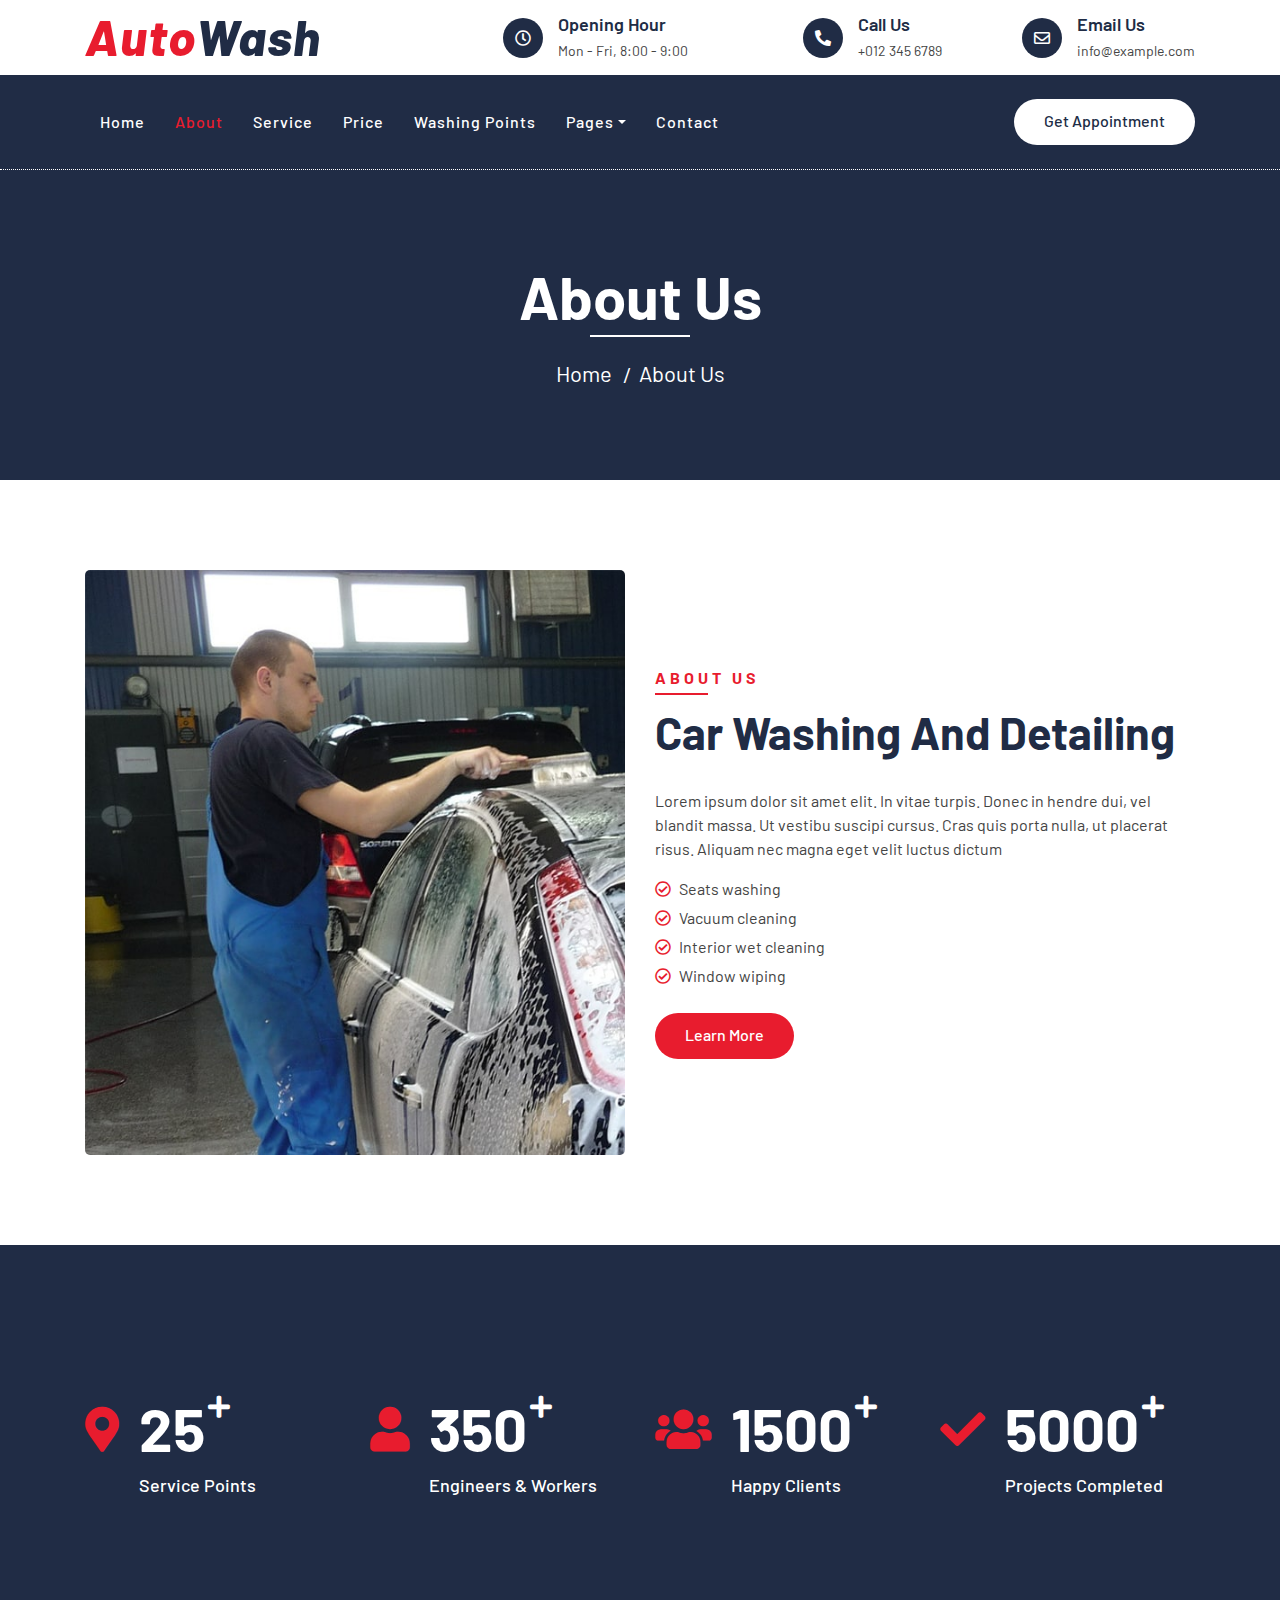
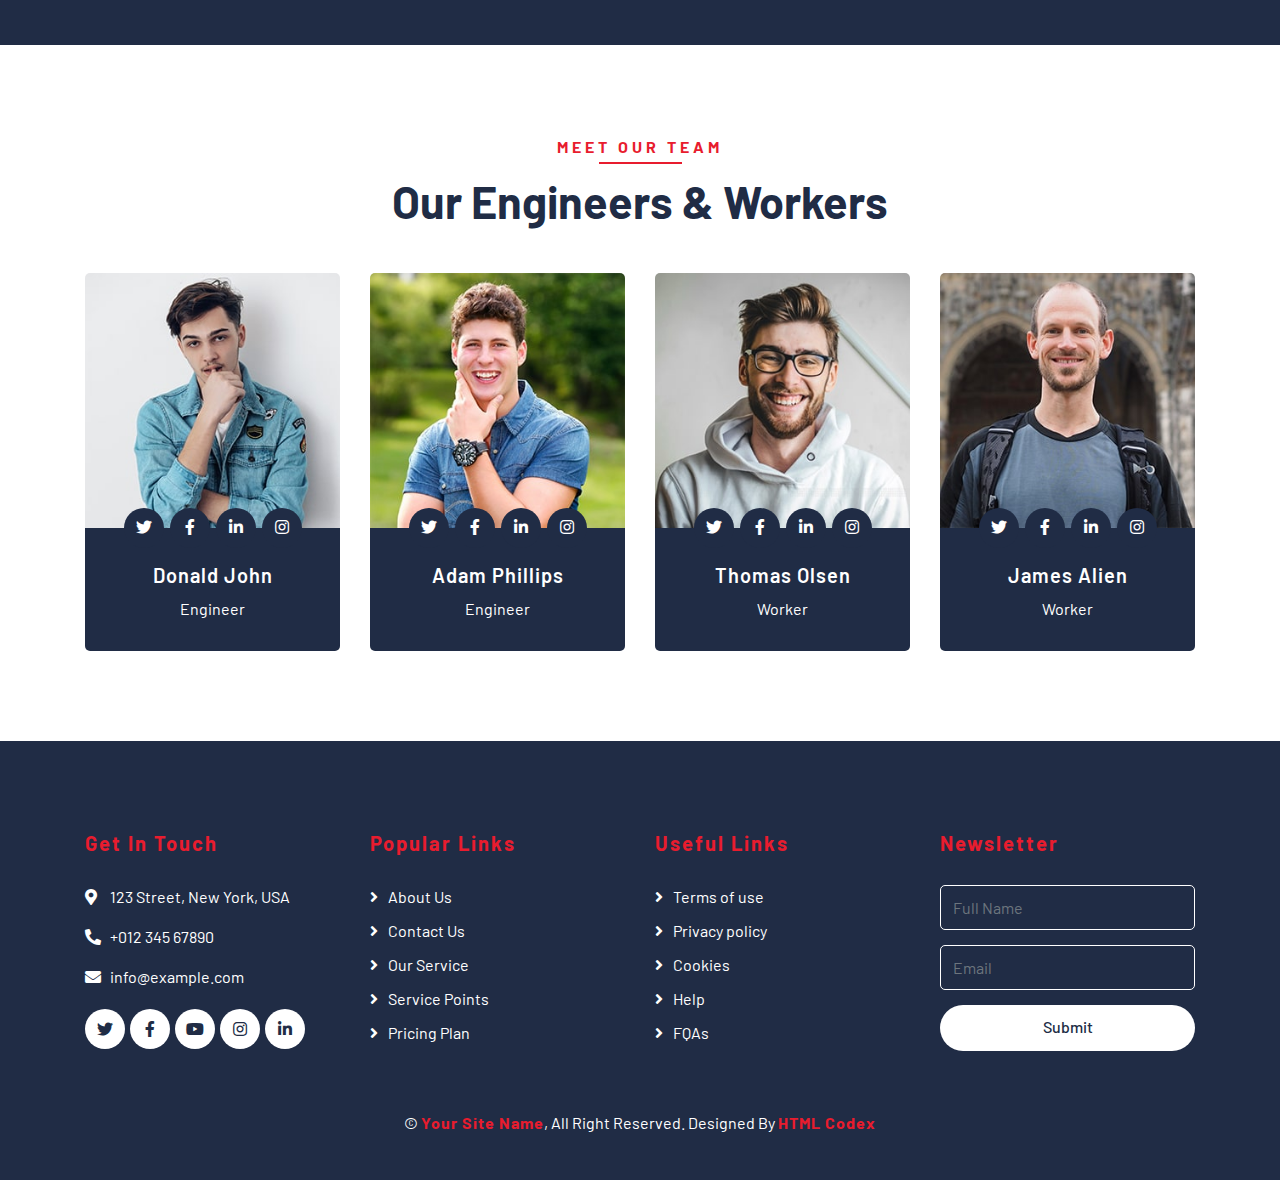
==== about.html @ a794b7d5 "proyecto final" ====
<!DOCTYPE html>
<html lang="en">
    <head>
        <meta charset="utf-8">
        <title>Santa Elena Ex-Fabrica</title>
        <meta content="width=device-width, initial-scale=1.0" name="viewport">
        <meta content="Free Website Template" name="keywords">
        <meta content="Free Website Template" name="description">

        <!-- Favicon -->
        <link href="img/favicon.ico" rel="icon">

        <!-- Google Font -->
        <link href="https://fonts.googleapis.com/css2?family=Barlow:wght@400;500;600;700;800;900&display=swap" rel="stylesheet"> 
        
        <!-- CSS Libraries -->
        <link href="https://stackpath.bootstrapcdn.com/bootstrap/4.4.1/css/bootstrap.min.css" rel="stylesheet">
        <link href="https://cdnjs.cloudflare.com/ajax/libs/font-awesome/5.10.0/css/all.min.css" rel="stylesheet">
        <link href="lib/flaticon/font/flaticon.css" rel="stylesheet">
        <link href="lib/animate/animate.min.css" rel="stylesheet">
        <link href="lib/owlcarousel/assets/owl.carousel.min.css" rel="stylesheet">

        <!-- Template Stylesheet -->
        <link href="css/style.css" rel="stylesheet">
    </head>

    <body>
        <!-- Top Bar Start -->
        <div class="top-bar">
            <div class="container">
                <div class="row align-items-center">
                    <div class="col-lg-4 col-md-12">
                        <div class="logo">
                            <a href="index.html">
                                <h1>Auto<span>Wash</span></h1>
                                <!-- <img src="img/logo.jpg" alt="Logo"> -->
                            </a>
                        </div>
                    </div>
                    <div class="col-lg-8 col-md-7 d-none d-lg-block">
                        <div class="row">
                            <div class="col-4">
                                <div class="top-bar-item">
                                    <div class="top-bar-icon">
                                        <i class="far fa-clock"></i>
                                    </div>
                                    <div class="top-bar-text">
                                        <h3>Opening Hour</h3>
                                        <p>Mon - Fri, 8:00 - 9:00</p>
                                    </div>
                                </div>
                            </div>
                            <div class="col-4">
                                <div class="top-bar-item">
                                    <div class="top-bar-icon">
                                        <i class="fa fa-phone-alt"></i>
                                    </div>
                                    <div class="top-bar-text">
                                        <h3>Call Us</h3>
                                        <p>+012 345 6789</p>
                                    </div>
                                </div>
                            </div>
                            <div class="col-4">
                                <div class="top-bar-item">
                                    <div class="top-bar-icon">
                                        <i class="far fa-envelope"></i>
                                    </div>
                                    <div class="top-bar-text">
                                        <h3>Email Us</h3>
                                        <p>info@example.com</p>
                                    </div>
                                </div>
                            </div>
                        </div>
                    </div>
                </div>
            </div>
        </div>
        <!-- Top Bar End -->

        <!-- Nav Bar Start -->
        <div class="nav-bar">
            <div class="container">
                <nav class="navbar navbar-expand-lg bg-dark navbar-dark">
                    <a href="#" class="navbar-brand">MENU</a>
                    <button type="button" class="navbar-toggler" data-toggle="collapse" data-target="#navbarCollapse">
                        <span class="navbar-toggler-icon"></span>
                    </button>

                    <div class="collapse navbar-collapse justify-content-between" id="navbarCollapse">
                        <div class="navbar-nav mr-auto">
                            <a href="index.html" class="nav-item nav-link">Home</a>
                            <a href="about.html" class="nav-item nav-link active">About</a>
                            <a href="service.html" class="nav-item nav-link">Service</a>
                            <a href="price.html" class="nav-item nav-link">Price</a>
                            <a href="location.html" class="nav-item nav-link">Washing Points</a>
                            <div class="nav-item dropdown">
                                <a href="#" class="nav-link dropdown-toggle" data-toggle="dropdown">Pages</a>
                                <div class="dropdown-menu">
                                    <a href="blog.html" class="dropdown-item">Blog Grid</a>
                                    <a href="single.html" class="dropdown-item">Detail Page</a>
                                    <a href="team.html" class="dropdown-item">Team Member</a>
                                    <a href="booking.html" class="dropdown-item">Schedule Booking</a>
                                </div>
                            </div>
                            <a href="contact.html" class="nav-item nav-link">Contact</a>
                        </div>
                        <div class="ml-auto">
                            <a class="btn btn-custom" href="#">Get Appointment</a>
                        </div>
                    </div>
                </nav>
            </div>
        </div>
        <!-- Nav Bar End -->
        
        
        <!-- Page Header Start -->
        <div class="page-header">
            <div class="container">
                <div class="row">
                    <div class="col-12">
                        <h2>About Us</h2>
                    </div>
                    <div class="col-12">
                        <a href="">Home</a>
                        <a href="">About Us</a>
                    </div>
                </div>
            </div>
        </div>
        <!-- Page Header End -->
        

        <!-- About Start -->
        <div class="about">
            <div class="container">
                <div class="row align-items-center">
                    <div class="col-lg-6">
                        <div class="about-img">
                            <img src="img/about.jpg" alt="Image">
                        </div>
                    </div>
                    <div class="col-lg-6">
                        <div class="section-header text-left">
                            <p>About Us</p>
                            <h2>car washing and detailing</h2>
                        </div>
                        <div class="about-content">
                            <p>
                                Lorem ipsum dolor sit amet elit. In vitae turpis. Donec in hendre dui, vel blandit massa. Ut vestibu suscipi cursus. Cras quis porta nulla, ut placerat risus. Aliquam nec magna eget velit luctus dictum
                            </p>
                            <ul>
                                <li><i class="far fa-check-circle"></i>Seats washing</li>
                                <li><i class="far fa-check-circle"></i>Vacuum cleaning</li>
                                <li><i class="far fa-check-circle"></i>Interior wet cleaning</li>
                                <li><i class="far fa-check-circle"></i>Window wiping</li>
                            </ul>
                            <a class="btn btn-custom" href="">Learn More</a>
                        </div>
                    </div>
                </div>
            </div>
        </div>
        <!-- About End -->
        
        
        <!-- Facts Start -->
        <div class="facts" data-parallax="scroll" data-image-src="img/facts.jpg">
            <div class="container">
                <div class="row">
                    <div class="col-lg-3 col-md-6">
                        <div class="facts-item">
                            <i class="fa fa-map-marker-alt"></i>
                            <div class="facts-text">
                                <h3 data-toggle="counter-up">25</h3>
                                <p>Service Points</p>
                            </div>
                        </div>
                    </div>
                    <div class="col-lg-3 col-md-6">
                        <div class="facts-item">
                            <i class="fa fa-user"></i>
                            <div class="facts-text">
                                <h3 data-toggle="counter-up">350</h3>
                                <p>Engineers & Workers</p>
                            </div>
                        </div>
                    </div>
                    <div class="col-lg-3 col-md-6">
                        <div class="facts-item">
                            <i class="fa fa-users"></i>
                            <div class="facts-text">
                                <h3 data-toggle="counter-up">1500</h3>
                                <p>Happy Clients</p>
                            </div>
                        </div>
                    </div>
                    <div class="col-lg-3 col-md-6">
                        <div class="facts-item">
                            <i class="fa fa-check"></i>
                            <div class="facts-text">
                                <h3 data-toggle="counter-up">5000</h3>
                                <p>Projects Completed</p>
                            </div>
                        </div>
                    </div>
                </div>
            </div>
        </div>
        <!-- Facts End -->


        <!-- Team Start -->
        <div class="team">
            <div class="container">
                <div class="section-header text-center">
                    <p>Meet Our Team</p>
                    <h2>Our Engineers & Workers</h2>
                </div>
                <div class="row">
                    <div class="col-lg-3 col-md-6">
                        <div class="team-item">
                            <div class="team-img">
                                <img src="img/team-1.jpg" alt="Team Image">
                            </div>
                            <div class="team-text">
                                <h2>Donald John</h2>
                                <p>Engineer</p>
                                <div class="team-social">
                                    <a href=""><i class="fab fa-twitter"></i></a>
                                    <a href=""><i class="fab fa-facebook-f"></i></a>
                                    <a href=""><i class="fab fa-linkedin-in"></i></a>
                                    <a href=""><i class="fab fa-instagram"></i></a>
                                </div>
                            </div>
                        </div>
                    </div>
                    <div class="col-lg-3 col-md-6">
                        <div class="team-item">
                            <div class="team-img">
                                <img src="img/team-2.jpg" alt="Team Image">
                            </div>
                            <div class="team-text">
                                <h2>Adam Phillips</h2>
                                <p>Engineer</p>
                                <div class="team-social">
                                    <a href=""><i class="fab fa-twitter"></i></a>
                                    <a href=""><i class="fab fa-facebook-f"></i></a>
                                    <a href=""><i class="fab fa-linkedin-in"></i></a>
                                    <a href=""><i class="fab fa-instagram"></i></a>
                                </div>
                            </div>
                        </div>
                    </div>
                    <div class="col-lg-3 col-md-6">
                        <div class="team-item">
                            <div class="team-img">
                                <img src="img/team-3.jpg" alt="Team Image">
                            </div>
                            <div class="team-text">
                                <h2>Thomas Olsen</h2>
                                <p>Worker</p>
                                <div class="team-social">
                                    <a href=""><i class="fab fa-twitter"></i></a>
                                    <a href=""><i class="fab fa-facebook-f"></i></a>
                                    <a href=""><i class="fab fa-linkedin-in"></i></a>
                                    <a href=""><i class="fab fa-instagram"></i></a>
                                </div>
                            </div>
                        </div>
                    </div>
                    <div class="col-lg-3 col-md-6">
                        <div class="team-item">
                            <div class="team-img">
                                <img src="img/team-4.jpg" alt="Team Image">
                            </div>
                            <div class="team-text">
                                <h2>James Alien</h2>
                                <p>Worker</p>
                                <div class="team-social">
                                    <a href=""><i class="fab fa-twitter"></i></a>
                                    <a href=""><i class="fab fa-facebook-f"></i></a>
                                    <a href=""><i class="fab fa-linkedin-in"></i></a>
                                    <a href=""><i class="fab fa-instagram"></i></a>
                                </div>
                            </div>
                        </div>
                    </div>
                </div>
            </div>
        </div>
        <!-- Team End -->


        <!-- Footer Start -->
        <div class="footer">
            <div class="container">
                <div class="row">
                    <div class="col-lg-3 col-md-6">
                        <div class="footer-contact">
                            <h2>Get In Touch</h2>
                            <p><i class="fa fa-map-marker-alt"></i>123 Street, New York, USA</p>
                            <p><i class="fa fa-phone-alt"></i>+012 345 67890</p>
                            <p><i class="fa fa-envelope"></i>info@example.com</p>
                            <div class="footer-social">
                                <a class="btn" href=""><i class="fab fa-twitter"></i></a>
                                <a class="btn" href=""><i class="fab fa-facebook-f"></i></a>
                                <a class="btn" href=""><i class="fab fa-youtube"></i></a>
                                <a class="btn" href=""><i class="fab fa-instagram"></i></a>
                                <a class="btn" href=""><i class="fab fa-linkedin-in"></i></a>
                            </div>
                        </div>
                    </div>
                    <div class="col-lg-3 col-md-6">
                        <div class="footer-link">
                            <h2>Popular Links</h2>
                            <a href="">About Us</a>
                            <a href="">Contact Us</a>
                            <a href="">Our Service</a>
                            <a href="">Service Points</a>
                            <a href="">Pricing Plan</a>
                        </div>
                    </div>
                    <div class="col-lg-3 col-md-6">
                        <div class="footer-link">
                            <h2>Useful Links</h2>
                            <a href="">Terms of use</a>
                            <a href="">Privacy policy</a>
                            <a href="">Cookies</a>
                            <a href="">Help</a>
                            <a href="">FQAs</a>
                        </div>
                    </div>
                    <div class="col-lg-3 col-md-6">
                        <div class="footer-newsletter">
                            <h2>Newsletter</h2>
                            <form>
                                <input class="form-control" placeholder="Full Name">
                                <input class="form-control" placeholder="Email">
                                <button class="btn btn-custom">Submit</button>
                            </form>
                        </div>
                    </div>
                </div>
            </div>
            <div class="container copyright">
                <p>&copy; <a href="#">Your Site Name</a>, All Right Reserved. Designed By <a href="https://htmlcodex.com">HTML Codex</a></p>
            </div>
        </div>
        <!-- Footer End -->
        
        <!-- Back to top button -->
        <a href="#" class="back-to-top"><i class="fa fa-chevron-up"></i></a>
        
        <!-- Pre Loader -->
        <div id="loader" class="show">
            <div class="loader"></div>
        </div>

        <!-- JavaScript Libraries -->
        <script src="https://code.jquery.com/jquery-3.4.1.min.js"></script>
        <script src="https://stackpath.bootstrapcdn.com/bootstrap/4.4.1/js/bootstrap.bundle.min.js"></script>
        <script src="lib/easing/easing.min.js"></script>
        <script src="lib/owlcarousel/owl.carousel.min.js"></script>
        <script src="lib/waypoints/waypoints.min.js"></script>
        <script src="lib/counterup/counterup.min.js"></script>
        
        <!-- Contact Javascript File -->
        <script src="mail/jqBootstrapValidation.min.js"></script>
        <script src="mail/contact.js"></script>

        <!-- Template Javascript -->
        <script src="js/main.js"></script>
    </body>
</html>
---- lib/flaticon/font/flaticon.css ----
/*
  	Flaticon icon font: Flaticon
  	Creation date: 11/10/2020 08:08
  	*/

@font-face {
  font-family: "Flaticon";
  src: url("./Flaticon.eot");
  src: url("./Flaticon.eot?#iefix") format("embedded-opentype"),
       url("./Flaticon.woff2") format("woff2"),
       url("./Flaticon.woff") format("woff"),
       url("./Flaticon.ttf") format("truetype"),
       url("./Flaticon.svg#Flaticon") format("svg");
  font-weight: normal;
  font-style: normal;
}

@media screen and (-webkit-min-device-pixel-ratio:0) {
  @font-face {
    font-family: "Flaticon";
    src: url("./Flaticon.svg#Flaticon") format("svg");
  }
}

[class^="flaticon-"]:before, [class*=" flaticon-"]:before,
[class^="flaticon-"]:after, [class*=" flaticon-"]:after {   
  font-family: Flaticon;
        font-size: 20px;
font-style: normal;
margin-left: 20px;
}

.flaticon-car-wash-1:before { content: "\f100"; }
.flaticon-car-service:before { content: "\f101"; }
.flaticon-seat:before { content: "\f102"; }
.flaticon-car-service-1:before { content: "\f103"; }
.flaticon-car-wash:before { content: "\f104"; }
.flaticon-brush:before { content: "\f105"; }
.flaticon-vacuum-cleaner:before { content: "\f106"; }
.flaticon-brush-1:before { content: "\f107"; }
.flaticon-car-service-2:before { content: "\f108"; }
.flaticon-car-service-3:before { content: "\f109"; }
---- css/style.css ----
/*******************************/
/********* General CSS *********/
/*******************************/
body {
    color: #444444;
    font-weight: 400;
    background: #ffffff;
    font-family: 'Barlow', sans-serif;
}

h1,
h2, 
h3, 
h4,
h5, 
h6 {
    color: #202C45;
}

a {
    color: #202C45;
    transition: .3s;
}

a:hover,
a:active,
a:focus {
    color: #caa914;
    outline: none;
    text-decoration: none;
}

.btn.btn-custom {
    padding: 10px 30px 12px 30px;
    text-align: center; 
    font-size: 16px;
    font-weight: 500;
    color: #ffffff;
    background: #E81C2E;
    border: none;
    border-radius: 60px;
    box-shadow: inset 0 0 0 0 #202C45;
    transition: ease-out 0.5s;
    -webkit-transition: ease-out 0.5s;
    -moz-transition: ease-out 0.5s;
}

.btn.btn-custom:hover {
    color: #E81C2E;
    background: #202C45;
    box-shadow: inset 200px 0 0 0 #202C45;
}

.btn:focus,
.form-control:focus {
    box-shadow: none;
}

.container-fluid {
    max-width: 1366px;
}

[class^="flaticon-"]:before, [class*=" flaticon-"]:before,
[class^="flaticon-"]:after, [class*=" flaticon-"]:after {   
    font-size: inherit;
    margin-left: 0;
}


/**********************************/
/****** Loader & Back to Top ******/
/**********************************/
#loader {
    position: fixed;
    top: 0;
    right: 0;
    bottom: 0;
    left: 0;
    display: flex;
    align-items: center;
    justify-content: center;
    background: #ffffff;
    opacity: 0;
    visibility: hidden;
    -webkit-transition: opacity .3s ease-out, visibility 0s linear .3s;
    -o-transition: opacity .3s ease-out, visibility 0s linear .3s;
    transition: opacity .3s ease-out, visibility 0s linear .3s;
    z-index: 999;
}

#loader.show {
    -webkit-transition: opacity .6s ease-out, visibility 0s linear 0s;
    -o-transition: opacity .6s ease-out, visibility 0s linear 0s;
    transition: opacity .6s ease-out, visibility 0s linear 0s;
    visibility: visible;
    opacity: 1;
}

#loader .loader {
    position: relative;
    width: 45px;
    height: 45px;
    border: 5px solid #dddddd;
    border-top: 5px solid #E81C2E;
    border-radius: 50%;
    -webkit-animation: spin 2s linear infinite;
    animation: spin 2s linear infinite;
}

@-webkit-keyframes spin {
    0% { -webkit-transform: rotate(0deg); }
    100% { -webkit-transform: rotate(360deg); }
}

@keyframes spin {
    0% { transform: rotate(0deg); }
    100% { transform: rotate(360deg); }
}

.back-to-top {
    position: fixed;
    display: none;
    width: 44px;
    height: 44px;
    text-align: center;
    line-height: 1;
    font-size: 22px;
    right: 15px;
    bottom: 15px;
    transition: .5s;
    background: #E81C2E;
    border-radius: 44px;
    z-index: 9;
}

.back-to-top i {
    color: #ffffff;
    padding-top: 10px;
}

.back-to-top:hover {
    background: #202C45;
}


/**********************************/
/********** Top Bar CSS ***********/
/**********************************/
.top-bar {
    position: relative;
    height: 75px;
    display: flex;
    align-items: center;
    background: #ffffff;
}

.top-bar .logo {
    text-align: left;
    overflow: hidden;
}

.top-bar .logo h1 {
    margin: -4px 0 0 0;
    color: #E81C2E;
    font-size: 50px;
    line-height: 50px;
    font-weight: 800;
    letter-spacing: 1px;
    font-style: italic;
}

.top-bar .logo h1 span {
    color: #202C45;
}

.top-bar .logo img {
    max-width: 100%;
    max-height: 60px;
}

.top-bar .top-bar-item {
    display: flex;
    align-items: center;
    justify-content: flex-end;
}

.top-bar .top-bar-icon {
    width: 40px;
    height: 40px;
    display: flex;
    align-items: center;
    justify-content: center;
    background: #202C45;
    border-radius: 40px;
}

.top-bar .top-bar-icon i {
    margin: 0;
    color: #ffffff;
    font-size: 16px;
}

.top-bar .top-bar-text {
    padding-left: 15px;
}

.top-bar .top-bar-text h3 {
    margin: 0 0 5px 0;
    font-size: 18px;
    font-weight: 600;
}

.top-bar .top-bar-text p {
    margin: 0;
    font-size: 14px;
    font-weight: 400;
}

@media (max-width: 991.98px) {
    .top-bar .logo {
        text-align: center;
    }
}


/**********************************/
/*********** Nav Bar CSS **********/
/**********************************/
.nav-bar {
    position: relative;
    background: #202C45;
}

.nav-bar.nav-sticky {
    position: fixed;
    width: 100%;
    top: 0;
    left: 0;
    box-shadow: 0 2px 5px rgba(0, 0, 0, .3);
    z-index: 999;
}

.nav-bar .navbar {
    padding: 20px 0;
    background: #202C45 !important;
    transition: .3s;
}

.nav-bar.nav-sticky .navbar {
    padding: 5px 0;
}

.navbar-dark .navbar-nav .nav-link,
.navbar-dark .navbar-nav .nav-link:focus,
.navbar-dark .navbar-nav .nav-link:hover,
.navbar-dark .navbar-nav .nav-link.active {
    color: #ffffff;
    padding: 15px;
    font-weight: 500;
    letter-spacing: 1px;
}

.navbar-dark .navbar-nav .nav-link:hover,
.navbar-dark .navbar-nav .nav-link.active {
    color: #E81C2E;
}

.nav-bar .dropdown-menu {
    margin-top: 0;
    border: 0;
    border-radius: 0;
    background: #f8f9fa;
}

.nav-bar .btn.btn-custom {
    color: #202C45;
    background: #ffffff;
    box-shadow: inset 0 0 0 0 #E81C2E;
}

.nav-bar .btn:hover {
    color: #ffffff;
    background: #E81C2E;
    box-shadow: inset 200px 0 0 0 #E81C2E;
}

@media (min-width: 992px) {
    .nav-bar .navbar-brand {
        display: none;
    }
}

@media (max-width: 991.98px) {
    .navbar-dark .navbar-nav .nav-link,
    .navbar-dark .navbar-nav .nav-link:focus,
    .navbar-dark .navbar-nav .nav-link:hover,
    .navbar-dark .navbar-nav .nav-link.active {
        padding: 5px 0;
    }
    
    .nav-bar .dropdown-menu {
        box-shadow: none;
    }
    
    .nav-bar .btn {
        display: none;
    }
}


/*******************************/
/********** Hero CSS ***********/
/*******************************/
.carousel {
    position: relative;
    width: 100%;
    min-height: 400px;
    background: #ffffff;
    margin-bottom: 45px;
}

.carousel .container-fluid {
    padding: 0;
}

.carousel .carousel-item {
    position: relative;
    width: 100%;
    min-height: 400px;
    display: flex;
    align-items: center;
    justify-content: center;
    flex-direction: column;
}

.carousel .carousel-img {
    position: relative;
    width: 100%;
    height: 100%;
    min-height: 400px;
    text-align: right;
    overflow: hidden;
}

.carousel .carousel-img::after {
    position: absolute;
    content: "";
    top: 0;
    right: 0;
    bottom: 0;
    left: 0;
    background: rgba(0, 0, 0, .5);
    z-index: 1;
}

.carousel .carousel-img img {
    width: 100%;
    height: 100%;
    object-fit: cover;
}

.carousel .carousel-text {
    position: absolute;
    max-width: 992px;
    padding: 0 15px;
    text-align: center;
    display: flex;
    align-items: center;
    justify-content: center;
    flex-direction: column;
    z-index: 2;
}

.carousel .carousel-text h3 {
    color: #E81C2E;
    font-size: 20px;
    font-weight: 700;
    letter-spacing: 4px;
    text-transform: uppercase;
    margin-bottom: 0px;
}

.carousel .carousel-text h1 {
    color: #ffffff;
    font-size: 90px;
    font-weight: 700;
    margin-bottom: 20px;
    text-transform: capitalize;
}

.carousel .carousel-text p {
    max-width: 500px;
    color: #ffffff;
    font-size: 18px;
    margin-bottom: 40px;
}

.carousel .btn.btn-custom {
    padding: 20px 45px 22px 45px;
    color: #ffffff;
}

.carousel .btn.btn-custom:hover {
    color: #E81C2E;
}

.carousel .owl-nav {
    position: absolute;
    width: 100%;
    height: 50px;
    top: calc(50% - 25px);
    left: 0;
    display: flex;
    justify-content: space-between;
    z-index: 9;
}

.carousel .owl-nav .owl-prev,
.carousel .owl-nav .owl-next {
    width: 50px;
    height: 50px;
    display: flex;
    align-items: center;
    justify-content: center;
    color: #ffffff;
    border-radius: 50px;
    background: rgba(256, 256, 256, .2);
    font-size: 22px;
    transition: .5s;
}

.carousel .owl-nav .owl-prev {
    margin-left: 30px;
}

.carousel .owl-nav .owl-next {
    margin-right: 30px;
}

.carousel .owl-nav .owl-prev:hover,
.carousel .owl-nav .owl-next:hover {
    color: #ffffff;
    background: #E81C2E;
}

.carousel .animated {
    -webkit-animation-duration: 1s;
    animation-duration: 1s;
}

@media (max-width: 991.98px) {
    .carousel .carousel-text h3 {
        margin-bottom: 5px;
    }
    
    .carousel .carousel-text h1 {
        font-size: 60px;
    }
    
    .carousel .carousel-text p {
        font-size: 16px;
    }
    
    .carousel .carousel-text .btn {
        padding: 12px 30px;
        font-size: 15px;
        letter-spacing: 0;
    }
}

@media (max-width: 767.98px) {
    .carousel .carousel-text h3 {
        font-size: 18px;
        letter-spacing: 2px;
        margin-bottom: 15px;
    }
    
    .carousel .carousel-text h1 {
        font-size: 45px;
    }
    
    .carousel .carousel-text .btn {
        padding: 10px 25px;
        font-size: 15px;
        letter-spacing: 0;
    }
}

@media (max-width: 575.98px) {
    .carousel .carousel-text h3 {
        font-size: 14px;
        letter-spacing: 1px;
        margin-bottom: 10px;
    }
    
    .carousel .carousel-text h1 {
        font-size: 30px;
        margin-bottom: 15px;
    }
    
    .carousel .carousel-text p {
        margin-bottom: 25px;
    }
    
    .carousel .carousel-text .btn {
        padding: 8px 20px;
        font-size: 14px;
        letter-spacing: 0;
    }
}


/*******************************/
/******* Page Header CSS *******/
/*******************************/
.page-header {
    position: relative;
    margin-bottom: 45px;
    padding: 90px 0;
    text-align: center;
    background: #202C45;
    border-top: 1px dotted #ffffff;
}

.page-header h2 {
    position: relative;
    color: #ffffff;
    font-size: 60px;
    font-weight: 700;
    margin-bottom: 20px;
    padding-bottom: 5px;
}

.page-header h2::after {
    position: absolute;
    content: "";
    width: 100px;
    height: 2px;
    left: calc(50% - 50px);
    bottom: 0;
    background: #ffffff;
}

.page-header a {
    position: relative;
    padding: 0 12px;
    font-size: 22px;
    color: #ffffff;
}

.page-header a:hover {
    color: #E81C2E;
}

.page-header a::after {
    position: absolute;
    content: "/";
    width: 8px;
    height: 8px;
    top: -2px;
    right: -7px;
    text-align: center;
    color: #ffffff;
}

.page-header a:last-child::after {
    display: none;
}

@media (max-width: 991.98px) {
    .page-header {
        padding: 60px 0;
    }
    
    .page-header h2 {
        font-size: 45px;
    }
    
    .page-header a {
        font-size: 20px;
    }
}

@media (max-width: 767.98px) {
    .page-header {
        padding: 45px 0;
    }
    
    .page-header h2 {
        font-size: 35px;
    }
    
    .page-header a {
        font-size: 18px;
    }
}


/*******************************/
/******* Section Header ********/
/*******************************/
.section-header {
    position: relative;
    width: 100%;
    max-width: 700px;
    margin: 0 auto 45px auto;
}

.section-header p {
    display: inline-block;
    margin-bottom: 10px;
    padding-bottom: 5px;
    position: relative;
    font-size: 16px;
    font-weight: 700;
    letter-spacing: 4px;
    text-transform: uppercase;
    color: #E81C2E;
}

.section-header p::after {
    position: absolute;
    content: "";
    width: 50%;
    height: 2px;
    left: 25%;
    bottom: 0;
    background: #E81C2E;
}

.section-header.text-left p::after {
    left: 0;
}

.section-header.text-right p::after {
    left: 50%;
}

.section-header h2 {
    margin: 0;
    font-size: 45px;
    font-weight: 700;
    text-transform: capitalize;
}

@media (max-width: 991.98px) {
    .section-header h2 {
        font-size: 45px;
    }
}

@media (max-width: 767.98px) {
    .section-header h2 {
        font-size: 40px;
    }
}

@media (max-width: 575.98px) {
    .section-header h2 {
        font-size: 35px;
    }
}


/*******************************/
/********** About CSS **********/
/*******************************/
.about {
    position: relative;
    width: 100%;
    padding: 45px 0 15px 0;
}

.about .section-header {
    margin-bottom: 30px;
    margin-left: 0;
}

.about .about-img img {
    width: 100%;
    border-radius: 5px;
    margin-bottom: 30px;
}

.about .about-content {
    margin-bottom: 30px;
}

.about .about-content ul {
    margin: 0;
    padding: 0;
    list-style: none;
    margin-bottom: 25px;
}

.about .about-content ul li {
    margin-bottom: 5px;
}

.about .about-content ul li i {
    margin-right: 8px;
    color: #E81C2E;
}


/*******************************/
/********* Service CSS *********/
/*******************************/
.service {
    position: relative;
    width: 100%;
    padding: 45px 0 0 0;
}

.service .service-item {
    position: relative;
    width: 100%;
    display: flex;
    flex-direction: column;
    margin-bottom: 45px;
}

.service .service-item i {
    color: #202C45;
    font-size: 75px;
    line-height: 75px;
    margin-bottom: 20px;
}


/*******************************/
/********** Facts CSS **********/
/*******************************/
.facts {
    position: relative;
    width: 100%;
    min-height: 400px;
    margin: 45px 0;
    display: flex;
    align-items: center;
    background: #202C45;
}

.facts .facts-item {
    display: flex;
    flex-direction: row;
    margin: 25px 0;
}

.facts .facts-item i {
    margin-top: 15px;
    font-size: 45px;
    color: #E81C2E;
}

.facts .facts-text {
    padding-left: 20px;
}

.facts .facts-text h3 {
    position: relative;
    display: inline-block;
    color: #ffffff;
    font-size: 60px;
    font-weight: 700;
}

.facts .facts-text h3::after {
    position: absolute;
    content: "\f067";
    top: 0px;
    right: -25px;
    color: #ffffff;
    font-size: 25px;
    font-family: "Font Awesome 5 Free";
    font-weight: 900;
}

.facts .facts-text p {
    color: #ffffff;
    font-size: 18px;
    font-weight: 500;
    margin: 0;
}


/*******************************/
/********* Pricing CSS *********/
/*******************************/
.price {
    position: relative;
    width: 100%;
    padding: 45px 0 15px 0;
}

.price .row {
    padding: 0 15px;
}

.price .col-md-4 {
    padding: 0;
}

.price .price-item {
    position: relative;
    margin-bottom: 30px;
    background: #ffffff;
    border-radius: 5px;
    text-align: center;
}

.price .featured-item {
    box-shadow: 0 0 30px rgba(0, 0, 0, .2);
    z-index: 1;
}

.price .price-header {
    padding: 45px 0 30px 0;
}

.price .price-header h3 {
    font-size: 20px;
    font-weight: 700;
    letter-spacing: 2px;
    text-transform: uppercase;
}

.price .price-header h2 {
    display: flex;
    align-items: flex-start;
    justify-content: center;
    font-size: 60px;
    font-weight: 700;
    letter-spacing: 5px;
}

.price .price-header h2 span {
    font-size: 25px;
    line-height: 55px;
}

.price .price-item.featured-item h2,
.price .price-item.featured-item h3 {
    color: #E81C2E;
}

.price .price-body {
    padding: 0 0 20px 0;
}

.price .price-body ul {
    margin: 0;
    padding: 0;
    list-style: none;
}

.price .price-body ul li {
    padding: 0 0 15px 0;
}

.price .price-body ul li i {
    margin-right: 10px;
}

.price .price-body ul li i.fa-check-circle {
    color: #39B972;
}

.price .price-body ul li i.fa-times-circle {
    color: #cccccc;
}

.price .price-item .price-footer {
    padding-bottom: 45px;
}

.price .price-item .price-footer .btn.btn-custom {
    color: #E81C2E;
    background: #202C45;
    box-shadow: inset 0 0 0 0 #E81C2E;
}

.price .price-item .price-footer .btn.btn-custom:hover {
    color: #ffffff;
    background: #E81C2E;
    box-shadow: inset 200px 0 0 0 #E81C2E;
}

.price .price-item.featured-item .price-footer .btn.btn-custom {
    color: #ffffff;
    background: #E81C2E;
    box-shadow: inset 0 0 0 0 #202C45;
}

.price .price-item.featured-item .price-footer .btn.btn-custom:hover {
    color: #E81C2E;
    background: #202C45;
    box-shadow: inset 200px 0 0 0 #202C45;
}


/*******************************/
/******** Location CSS *********/
/*******************************/
.location {
    position: relative;
    width: 100%;
    padding: 45px 0;
}

.location .location-item {
    display: flex;
    margin-bottom: 30px;
}

.location .location-item i {
    padding-top: 3px;
    font-size: 30px;
    color: #E81C2E;
}

.location .location-text {
    padding-left: 15px;
}

.location .location-text h3 {
    font-size: 18px;
    font-weight: 700;
}

.location .location-text p {
    margin-bottom: 5px;
}

.location .location-text p strong {
    margin-right: 5px;
    font-weight: 600;
}

.location .location-form {
    padding: 45px 30px;
    background: #E81C2E;
    border-radius: 5px;
}

.location .location-form h3 {
    color: #ffffff;
    font-size: 25px;
    font-weight: 700;
    margin-bottom: 25px;
}

.location .location-form .control-group {
    margin-bottom: 15px;
}

.location .location-form .form-control {
    height: 45px;
    color: #ffffff;
    padding: 0 15px;
    border-radius: 5px;
    border: 1px solid #ffffff;
    background: transparent;
}

.location .location-form textarea.form-control {
    height: 120px;
    padding: 15px;
}

.location .location-form .form-control::placeholder {
    color: #ffffff;
    opacity: 1;
}

.location .location-form .form-control:-ms-input-placeholder,
.location .location-form .form-control::-ms-input-placeholder {
    color: #ffffff;
}

.location .location-form .btn.btn-custom {
    width: 100%;
    color: #E81C2E;
    background: #ffffff;
    box-shadow: inset 0 0 0 0 #202C45;
}

.location .location-form .btn.btn-custom:hover {
    color: #ffffff;
    background: #E81C2E;
    box-shadow: inset 400px 0 0 0 #202C45;
}

@media(min-width: 576px) and (max-width: 991.89px) {
    .location .location-form .btn.btn-custom:hover {
        box-shadow: inset 650px 0 0 0 #202C45;
    }
}


/*******************************/
/*********** Team CSS **********/
/*******************************/
.team {
    position: relative;
    width: 100%;
    padding: 45px 0 15px 0;
}

.team .team-item {
    position: relative;
    margin-bottom: 30px;
}

.team .team-img {
    position: relative;
    border-radius: 5px 5px 0 0;
    overflow: hidden;
}

.team .team-img img {
    width: 100%;
    transition: .3s;
}

.team .team-item:hover img {
    transform: scale(1.1);
}

.team .team-text {
    position: relative;
    width: 100%;
    padding: 35px 30px 30px 30px;
    text-align: center;
    background: #202C45;
    border-radius: 0 0 5px 5px;
    transition: .5s;
}

.team .team-item:hover .team-text {
    background: #E81C2E;
}

.team .team-text h2 {
    color: #ffffff;
    font-size: 20px;
    font-weight: 600;
    letter-spacing: 1px;
    margin-bottom: 10px;
}

.team .team-text p {
    margin: 0;
    color: #ffffff;
}

.team .team-social {
    position: absolute;
    width: 100%;
    height: 40px;
    top: -20px;
    left: 0;
    text-align: center;
    font-size: 0;
}

.team .team-social a {
    display: inline-block;
    width: 40px;
    height: 40px;
    margin: 0 3px;
    padding: 7px 0;
    text-align: center;
    font-size: 16px;
    color: #ffffff;
    background: #202C45;
    border-radius: 40px;
    transition: .5s;
}

.team .team-item:hover .team-social a {
    background: #E81C2E;
}

.team .team-social a:hover {
    color: #202C45;
}


/*******************************/
/******* Testimonial CSS *******/
/*******************************/
.testimonial {
    position: relative;
    width: 100%;
    padding: 45px 0;
}

.testimonial .testimonials-carousel {
    position: relative;
    width: calc(100% + 30px);
    margin: 0 -15px;
}

.testimonial .testimonial-item {
    position: relative;
    width: 100%;
    padding: 0 15px;
    display: flex;
}

.testimonial .testimonial-item img {
    width: 80px;
    height: 80px;
    border-radius: 80px;
    transform: scale(.8);
    transition: 2s;
}

.testimonial .owl-item.center .testimonial-item img {
    transform: scale(1);
}

.testimonial .testimonial-text {
    width: calc(100% - 100px);
    padding-left: 20px;
}

.testimonial .testimonial-text h3 {
    font-size: 18px;
    font-weight: 700;
    letter-spacing: 1px;
    margin-bottom: 5px;
}

.testimonial .testimonial-text h4 {
    color: #777777;
    font-size: 15px;
    font-weight: 400;
    font-style: italic;
    margin-bottom: 10px;
}

.testimonial .testimonial-text p {
    margin: 0;
}

.testimonial .testimonial-text p::before {
    content: "\f10d";
    font-size: 25px;
    font-family: "Font Awesome 5 Free";
    font-weight: 900;
    color: #E81C2E;
    margin-right: 10px;
}

.testimonial .owl-dots {
    margin-top: 15px;
    text-align: center;
}

.testimonial .owl-dot {
    display: inline-block;
    margin: 0 5px;
    width: 12px;
    height: 12px;
    border-radius: 10px;
    background: #dddddd;
}

.testimonial .owl-dot.active {
    background: #E81C2E;
}


/*******************************/
/*********** Blog CSS **********/
/*******************************/
.blog {
    position: relative;
    width: 100%;
    padding: 45px 0 0 0;
}

.blog .blog-item {
    margin-bottom: 45px;
}

.blog .blog-img {
    position: relative;
    width: 100%;
}

.blog .blog-img img {
    width: 100%;
    border-radius: 5px;
}

.blog .meta-date {
    position: absolute;
    width: 70px;
    height: 70px;
    bottom: 10%;
    left: calc(50% - 35px);
    display: flex;
    align-items: center;
    justify-content: center;
    flex-direction: column;
    border-radius: 70px;
    background: #202C45;
    color: #ffffff;
    opacity: 0;
    transition: .5s;
}

.blog .meta-date span {
    font-size: 14px;
    font-weight: 400;
    letter-spacing: 1px;
}

.blog .meta-date strong {
    font-size: 16px;
    font-weight: 700;
    line-height: 16px;
    letter-spacing: 3px;
    text-transform: uppercase;
}

.blog .blog-item:hover .meta-date {
    bottom: calc(50% - 35px);
    opacity: 1;
}

.blog .blog-text {
    padding: 25px 0 20px 0;
}

.blog .blog-text h3 {
    font-size: 22px;
    font-weight: 700;
}

.blog .blog-text h3 a {
    color: #202C45;
}

.blog .blog-text h3 a:hover {
    color: #E81C2E;
}

.blog .blog-text p {
    margin: 0;
}

.blog .blog-meta {
    display: flex;
}

.blog .blog-meta p {
    margin: 0;
    font-size: 14px;
    line-height: 14px;
    padding: 0 10px;
    border-right: 1px solid rgba(0, 0, 0, .15);
}

.blog .blog-meta p:first-child {
    padding-left: 0;
}

.blog .blog-meta p:last-child {
    padding-right: 0;
    border: none;
}

.blog .blog-meta i {
    color: #999999;
    margin-right: 5px;
}

.blog .blog-meta a {
    color: #999999;
}

.blog .blog-meta a:hover {
    color: #E81C2E;
}

.blog .pagination {
    margin-bottom: 15px;
}

.blog .pagination .page-link {
    color: #202C45;
    border-radius: 0;
    border-color: #202C45;
}

.blog .pagination .page-link:hover,
.blog .pagination .page-item.active .page-link {
    color: #E81C2E;
    background: #202C45;
}

.blog .pagination .disabled .page-link {
    color: #999999;
}


/*******************************/
/********* Contact CSS *********/
/*******************************/
.contact {
    position: relative;
    width: 100%;
    padding: 45px 0;
}

.contact .contact-info {
    width: 100%;
    margin-bottom: 45px;
    padding: 35px 30px 10px 30px;
    border-radius: 5px;
    background: #202C45;
    
}

.contact .contact-info h2 {
    color: #ffffff;
    font-size: 25px;
    font-weight: 700;
    margin-bottom: 30px;
}

.contact .contact-info-item {
    display: flex;
    align-items: center;
    justify-content: flex-start;
    margin-bottom: 30px;
}

.contact .contact-info-icon {
    width: 50px;
    height: 50px;
    display: flex;
    align-items: center;
    justify-content: center;
    background: #ffffff;
    border-radius: 50px;
}

.contact .contact-info-icon i {
    margin: 0;
    color: #202C45;
    font-size: 16px;
}

.contact .contact-info-text {
    padding-left: 20px;
}

.contact .contact-info-text h3 {
    margin: 0 0 5px 0;
    color: #ffffff;
    font-size: 18px;
    font-weight: 700;
    letter-spacing: 1px;
}

.contact .contact-info-text p {
    margin: 0;
    color: #ffffff;
    font-size: 16px;
    font-weight: 500;
}

.contact .contact-form {
    position: relative;
    width: 100%;
    margin-bottom: 45px;
}

.contact .contact-form input {
    padding: 15px;
    border-radius: 5px;
    border: 1px solid #202C45;
}

.contact .contact-form textarea {
    height: 125px;
    padding: 8px 15px;
    border-radius: 5px;
    border: 1px solid #202C45;
}

.contact .help-block ul {
    margin: 0;
    padding: 0;
    list-style-type: none;
}

.contact iframe {
    width: 100%;
    height: 400px;
    border-radius: 5px;
}


/*******************************/
/******* Single Post CSS *******/
/*******************************/
.single {
    position: relative;
    padding: 45px 0;
}

.single .single-content {
    position: relative;
    margin-bottom: 30px;
    overflow: hidden;
}

.single .single-content img {
    margin-bottom: 20px;
    width: 100%;
    border-radius: 5px;
}

.single .single-tags {
    margin: -5px -5px 41px -5px;
    font-size: 0;
}

.single .single-tags a {
    margin: 5px;
    display: inline-block;
    padding: 7px 15px;
    font-size: 14px;
    font-weight: 500;
    color: #202C45;
    border: 1px solid #202C45;
    border-radius: 5px;
}

.single .single-tags a:hover {
    color: #ffffff;
    background: #E81C2E;
    border-color: #E81C2E;
}

.single .single-bio {
    padding: 30px;
    background: #202C45;
    display: flex;
    align-items: center;
    justify-content: center;
    flex-direction: column;
    border-radius: 5px;
}

.single .single-bio-img {
    width: 100%;
    max-width: 115px;
    padding: 15px;
    background: #ffffff;
    border-radius: 100px;
    margin-bottom: 20px;
}

.single .single-bio-img img {
    width: 100%;
    border-radius: 100px;
}

.single .single-bio-text {
    text-align: center;
}

.single .single-bio-text h3 {
    color: #ffffff;
    font-size: 20px;
    font-weight: 700;
    letter-spacing: 1px;
}

.single .single-bio-text p {
    color: #ffffff;
    margin: 0;
}

.single .single-bio-social {
    margin-top: 20px;
    display: flex;
}

.single .single-bio-social a {
    width: 40px;
    height: 40px;
    display: flex;
    align-items: center;
    justify-content: center;
    color: #202C45;
    background: #ffffff;
    border-radius: 40px;
    margin-right: 5px;
    transition: .5s;
}

.single .single-bio-social a:last-child {
    margin: 0;
}

.single .single-bio-social a:hover {
    color: #ffffff;
    background: #E81C2E;
}

.single .single-related {
    margin-bottom: 45px;
}

.single .single-related h2 {
    font-size: 30px;
    font-weight: 700;
    margin-bottom: 25px;
}

.single .related-slider {
    position: relative;
    margin: 0 -15px;
    width: calc(100% + 30px);
}

.single .related-slider .post-item {
    margin: 0 15px;
}

.single .post-item {
    display: flex;
    align-items: center;
    margin-bottom: 15px;
}

.single .post-item .post-img {
    width: 100%;
    max-width: 80px;
}

.single .post-item .post-img img {
    width: 100%;
    border-radius: 5px;
}

.single .post-item .post-text {
    padding-left: 15px;
}

.single .post-item .post-text a {
    font-size: 17px;
    font-weight: 500;
}

.single .post-item .post-text a:hover {
    color: #E81C2E;
}

.single .post-item .post-meta {
    display: flex;
    margin-top: 8px;
}

.single .post-item .post-meta p {
    display: inline-block;
    margin: 0;
    padding: 0 3px;
    font-size: 14px;
    font-weight: 400;
    font-style: italic;
}

.single .post-item .post-meta p a {
    margin-left: 5px;
    color: #777777;
    font-size: 14px;
    font-weight: 400;
    font-style: normal;
}

.single .related-slider .owl-nav {
    position: absolute;
    width: 90px;
    top: -55px;
    right: 15px;
    display: flex;
}

.single .related-slider .owl-nav .owl-prev,
.single .related-slider .owl-nav .owl-next {
    margin-left: 15px;
    width: 30px;
    height: 30px;
    display: flex;
    align-items: center;
    justify-content: center;
    color: #ffffff;
    background: #202C45;
    border-radius: 5px;
    font-size: 16px;
    transition: .3s;
}

.single .related-slider .owl-nav .owl-prev:hover,
.single .related-slider .owl-nav .owl-next:hover {
    color: #ffffff;
    background: #E81C2E;
}

.single .single-comment {
    position: relative;
    margin-bottom: 45px;
}

.single .single-comment h2 {
    font-size: 30px;
    font-weight: 700;
    margin-bottom: 25px;
}

.single .comment-list {
    list-style: none;
    padding: 0;
}

.single .comment-child {
    list-style: none;
}

.single .comment-body {
    display: flex;
    margin-bottom: 30px;
}

.single .comment-img {
    width: 60px;
}

.single .comment-img img {
    width: 100%;
    border-radius: 60px;
}

.single .comment-text {
    padding-left: 15px;
    width: calc(100% - 60px);
}

.single .comment-text h3 {
    font-size: 20px;
    font-weight: 600;
    margin-bottom: 3px;
}

.single .comment-text span {
    display: block;
    font-size: 14px;
    font-weight: 500;
    margin-bottom: 5px;
}

.single .comment-text .btn {
    padding: 3px 10px;
    font-size: 14px;
    font-weight: 500;
    color: #202C45;
    background: #dddddd;
    border-radius: 5px;
}

.single .comment-text .btn:hover {
    color: #ffffff;
    background: #E81C2E;
}

.single .comment-form {
    position: relative;
}

.single .comment-form h2 {
    font-size: 30px;
    font-weight: 700;
    margin-bottom: 25px;
}

.single .comment-form form {
    padding: 30px;
    background: #f3f6ff;
    border-radius: 5px;
}

.single .comment-form form .form-group:last-child {
    margin: 0;
}

.single .comment-form input,
.single .comment-form textarea {
    border-radius: 5px;
    border-color: #eeeeee;
}

.single .comment-form input:focus,
.single .comment-form textarea:focus {
    border-color: #E81C2E;
}

.single .comment-form .btn {
    border-radius: 45px;
}


/**********************************/
/*********** Sidebar CSS **********/
/**********************************/
.sidebar {
    position: relative;
    width: 100%;
}

@media(max-width: 991.98px) {
    .sidebar {
        margin-top: 45px;
    }
}

.sidebar .sidebar-widget {
    position: relative;
    margin-bottom: 45px;
}

.sidebar .sidebar-widget .widget-title {
    position: relative;
    margin-bottom: 30px;
    padding-bottom: 5px;
    font-size: 25px;
    font-weight: 700;
}

.sidebar .sidebar-widget .widget-title::after {
    position: absolute;
    content: "";
    width: 60px;
    height: 2px;
    bottom: 0;
    left: 0;
    background: #E81C2E;
}

.sidebar .sidebar-widget .search-widget {
    position: relative;
}

.sidebar .search-widget input {
    height: 50px;
    border: 1px solid #dddddd;
    border-radius: 5px;
}

.sidebar .search-widget input:focus {
    box-shadow: none;
    border-color: #E81C2E;
}

.sidebar .search-widget .btn {
    position: absolute;
    top: 6px;
    right: 15px;
    height: 40px;
    padding: 0;
    font-size: 25px;
    color: #202C45;
    background: none;
    border-radius: 0;
    border: none;
    transition: .3s;
}

.sidebar .search-widget .btn:hover {
    color: #E81C2E;
}

.sidebar .sidebar-widget .recent-post {
    position: relative;
}

.sidebar .sidebar-widget .tab-post {
    position: relative;
}

.sidebar .tab-post .nav.nav-pills {
    border-radius: 5px;
    overflow: hidden;
}

.sidebar .tab-post .nav.nav-pills .nav-link {
    color: #ffffff;
    background: #202C45;
    border-radius: 0;
}

.sidebar .tab-post .nav.nav-pills .nav-link:hover,
.sidebar .tab-post .nav.nav-pills .nav-link.active {
    color: #ffffff;
    background: #E81C2E;
}

.sidebar .tab-post .tab-content {
    padding: 15px 0 0 0;
    background: transparent;
}

.sidebar .tab-post .tab-content .container {
    padding: 0;
}

.sidebar .sidebar-widget .category-widget {
    position: relative;
}

.sidebar .category-widget ul {
    margin: 0;
    padding: 0;
    list-style: none;
}

.sidebar .category-widget ul li {
    margin: 0 0 12px 22px; 
}

.sidebar .category-widget ul li:last-child {
    margin-bottom: 0; 
}

.sidebar .category-widget ul li a {
    display: inline-block;
    line-height: 23px;
    font-weight: 500;
    letter-spacing: 1px;
}

.sidebar .category-widget ul li::before {
    position: absolute;
    content: '\f105';
    font-family: 'Font Awesome 5 Free';
    font-weight: 900;
    color: #E81C2E;
    left: 1px;
}

.sidebar .category-widget ul li span {
    display: inline-block;
    float: none;
}

.sidebar .sidebar-widget .tag-widget {
    position: relative;
    margin: -5px -5px;
}

.single .tag-widget a {
    margin: 5px;
    display: inline-block;
    padding: 7px 15px;
    font-size: 14px;
    font-weight: 400;
    color: #202C45;
    border: 1px solid #202C45;
    border-radius: 5px;
}

.single .tag-widget a:hover {
    color: #ffffff;
    background: #E81C2E;
    border-color: #E81C2E;
}

.sidebar .image-widget {
    display: block;
    width: 100%;
    overflow: hidden;
}

.sidebar .image-widget img {
    max-width: 100%;
    border-radius: 5px;
    transition: .3s;
}

.sidebar .image-widget img:hover {
    transform: scale(1.1);
}


/*******************************/
/********* Footer CSS **********/
/*******************************/
.footer {
    position: relative;
    margin-top: 45px;
    padding-top: 90px;
    background: #202C45;
}

.footer .footer-contact,
.footer .footer-link,
.footer .footer-newsletter {
    position: relative;
    margin-bottom: 45px;
    color: #ffffff;
}

.footer .footer-contact h2,
.footer .footer-link h2,
.footer .footer-newsletter h2 {
    margin-bottom: 30px;
    font-size: 20px;
    font-weight: 700;
    letter-spacing: 2px;
    color: #E81C2E;
}

.footer .footer-link a {
    display: block;
    margin-bottom: 10px;
    color: #ffffff;
    transition: .3s;
}

.footer .footer-link a::before {
    position: relative;
    content: "\f105";
    font-family: "Font Awesome 5 Free";
    font-weight: 900;
    margin-right: 10px;
}

.footer .footer-link a:hover {
    color: #E81C2E;
    letter-spacing: 1px;
}

.footer .footer-contact p i {
    width: 25px;
}

.footer .footer-social {
    position: relative;
    margin-top: 20px;
    display: flex;
}

.footer .footer-social a {
    width: 40px;
    height: 40px;
    display: flex;
    align-items: center;
    justify-content: center;
    color: #202C45;
    background: #ffffff;
    border-radius: 40px;
    margin-right: 5px;
    transition: .5s;
}

.footer .footer-social a:last-child {
    margin: 0;
}

.footer .footer-social a:hover {
    color: #ffffff;
    background: #E81C2E;
}

.footer .footer-newsletter form {
    position: relative;
    width: 100%;
}

.footer .footer-newsletter input {
    margin-bottom: 15px;
    height: 45px;
    background: transparent;
    border: 1px solid #ffffff;
    border-radius: 5px;
}

.footer .footer-newsletter label {
    margin-top: 5px;
    color: #777777;
    font-size: 14px;
    letter-spacing: 1px;
}

.footer .footer-newsletter .btn.btn-custom {
    width: 100%;
    color: #202C45;
    background: #ffffff;
    box-shadow: inset 0 0 0 0 #E81C2E;
}

.footer .footer-newsletter .btn:hover {
    color: #ffffff;
    background: #E81C2E;
    box-shadow: inset 200px 0 0 0 #E81C2E;
}

.footer .copyright {
    text-align: center;
    padding-top: 15px;
    padding-bottom: 45px;
}

.footer .copyright p {
    margin: 0;
    color: #ffffff;
}

.footer .copyright p a {
    color: #E81C2E;
    font-weight: 700;
    letter-spacing: 1px;
}

.footer .copyright p a:hover {
    color: #ffffff;
}
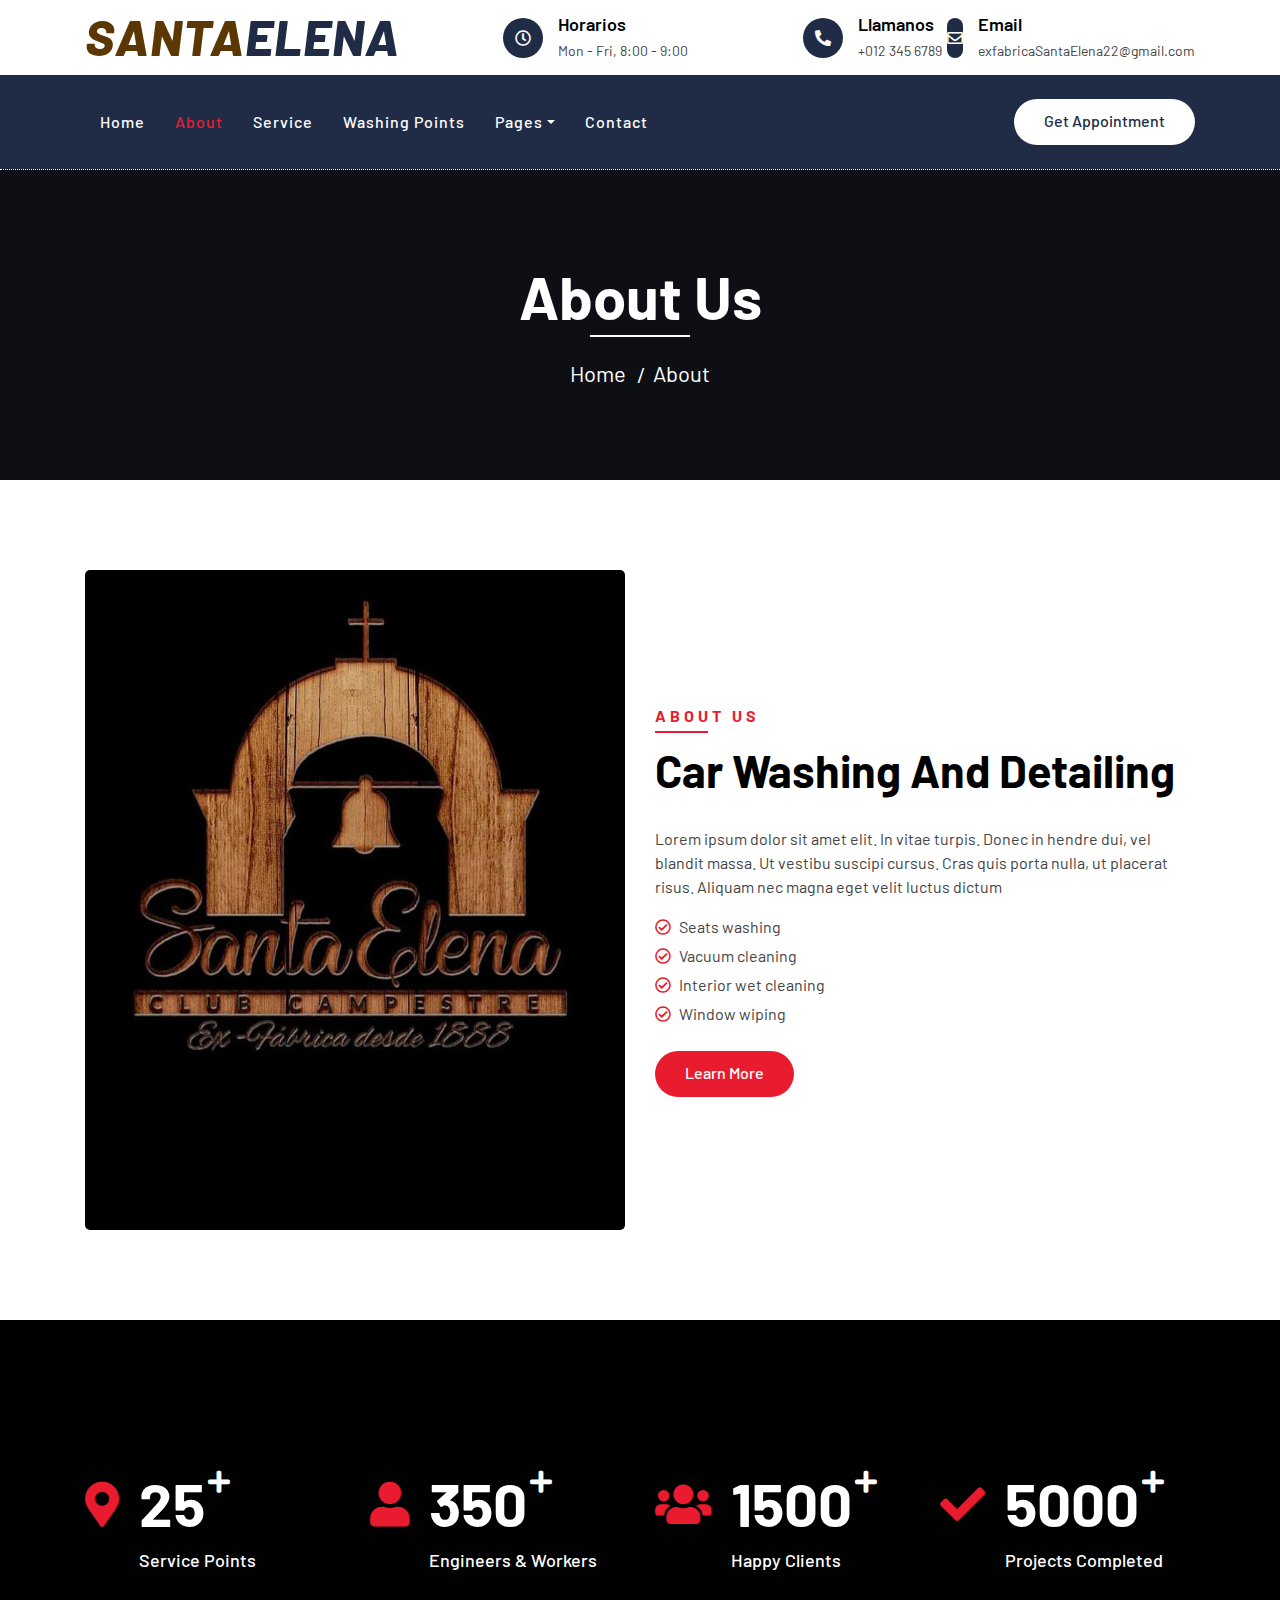
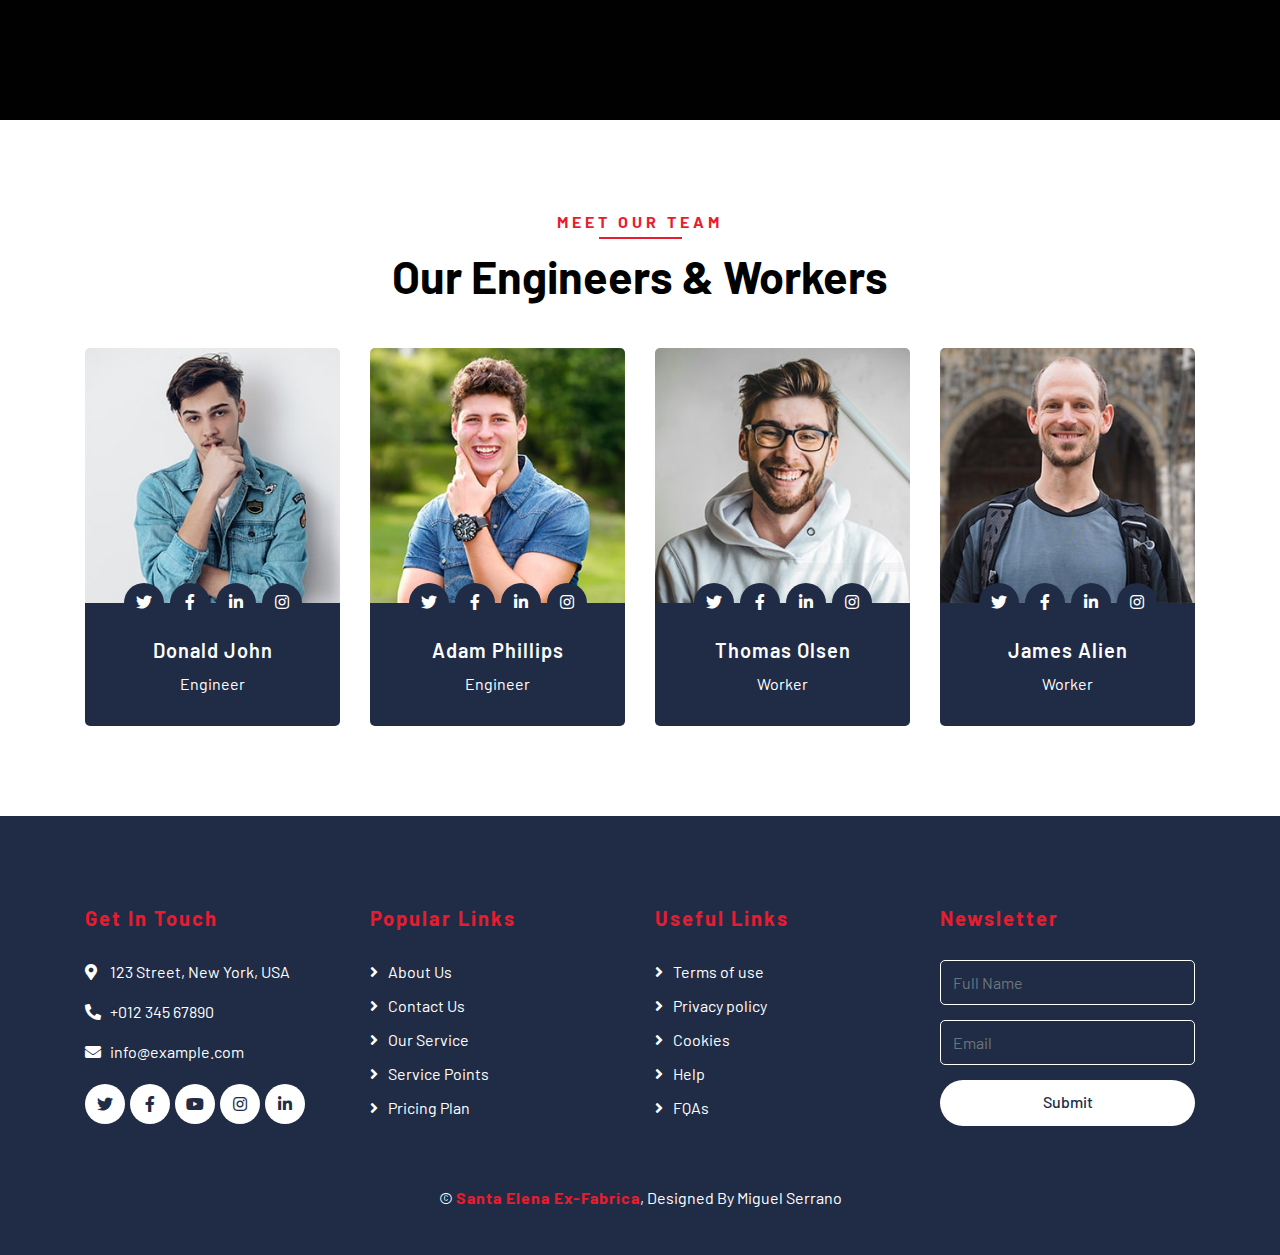
==== commit 8e117574: "go go go" ====
--- a/about.html
+++ b/about.html
@@ -4,8 +4,7 @@
         <meta charset="utf-8">
         <title>Santa Elena Ex-Fabrica</title>
         <meta content="width=device-width, initial-scale=1.0" name="viewport">
-        <meta content="Free Website Template" name="keywords">
-        <meta content="Free Website Template" name="description">
+
 
         <!-- Favicon -->
         <link href="img/favicon.ico" rel="icon">
@@ -32,7 +31,7 @@
                     <div class="col-lg-4 col-md-12">
                         <div class="logo">
                             <a href="index.html">
-                                <h1>Auto<span>Wash</span></h1>
+                                <h1>SANTA<span>ELENA</span></h1>
                                 <!-- <img src="img/logo.jpg" alt="Logo"> -->
                             </a>
                         </div>
@@ -45,7 +44,7 @@
                                         <i class="far fa-clock"></i>
                                     </div>
                                     <div class="top-bar-text">
-                                        <h3>Opening Hour</h3>
+                                        <h3>Horarios</h3>
                                         <p>Mon - Fri, 8:00 - 9:00</p>
                                     </div>
                                 </div>
@@ -56,7 +55,7 @@
                                         <i class="fa fa-phone-alt"></i>
                                     </div>
                                     <div class="top-bar-text">
-                                        <h3>Call Us</h3>
+                                        <h3>Llamanos</h3>
                                         <p>+012 345 6789</p>
                                     </div>
                                 </div>
@@ -67,8 +66,8 @@
                                         <i class="far fa-envelope"></i>
                                     </div>
                                     <div class="top-bar-text">
-                                        <h3>Email Us</h3>
-                                        <p>info@example.com</p>
+                                        <h3>Email </h3>
+                                        <p>exfabricaSantaElena22@gmail.com</p>
                                     </div>
                                 </div>
                             </div>
@@ -93,7 +92,6 @@
                             <a href="index.html" class="nav-item nav-link">Home</a>
                             <a href="about.html" class="nav-item nav-link active">About</a>
                             <a href="service.html" class="nav-item nav-link">Service</a>
-                            <a href="price.html" class="nav-item nav-link">Price</a>
                             <a href="location.html" class="nav-item nav-link">Washing Points</a>
                             <div class="nav-item dropdown">
                                 <a href="#" class="nav-link dropdown-toggle" data-toggle="dropdown">Pages</a>
@@ -125,7 +123,7 @@
                     </div>
                     <div class="col-12">
                         <a href="">Home</a>
-                        <a href="">About Us</a>
+                        <a href="">About </a>
                     </div>
                 </div>
             </div>
@@ -139,7 +137,7 @@
                 <div class="row align-items-center">
                     <div class="col-lg-6">
                         <div class="about-img">
-                            <img src="img/about.jpg" alt="Image">
+                            <img src="img/about1.jpeg" alt="Image">
                         </div>
                     </div>
                     <div class="col-lg-6">
@@ -346,7 +344,7 @@
                 </div>
             </div>
             <div class="container copyright">
-                <p>&copy; <a href="#">Your Site Name</a>, All Right Reserved. Designed By <a href="https://htmlcodex.com">HTML Codex</a></p>
+                <p>&copy; <a href="#"> Santa Elena Ex-Fabrica</a>, Designed By Miguel Serrano </a></p>
             </div>
         </div>
         <!-- Footer End -->
--- a/css/style.css
+++ b/css/style.css
@@ -14,18 +14,18 @@
 h4,
 h5, 
 h6 {
-    color: #202C45;
+    color: #000000;
 }
 
 a {
-    color: #202C45;
+    color: #040507;
     transition: .3s;
 }
 
 a:hover,
 a:active,
 a:focus {
-    color: #caa914;
+    color: #000000be;
     outline: none;
     text-decoration: none;
 }
@@ -161,7 +161,7 @@
 
 .top-bar .logo h1 {
     margin: -4px 0 0 0;
-    color: #E81C2E;
+    color: #5a3703;
     font-size: 50px;
     line-height: 50px;
     font-weight: 800;
@@ -518,7 +518,7 @@
     margin-bottom: 45px;
     padding: 90px 0;
     text-align: center;
-    background: #202C45;
+    background: #0d0f14;
     border-top: 1px dotted #ffffff;
 }
 
@@ -703,30 +703,6 @@
 }
 
 
-/*******************************/
-/********* Service CSS *********/
-/*******************************/
-.service {
-    position: relative;
-    width: 100%;
-    padding: 45px 0 0 0;
-}
-
-.service .service-item {
-    position: relative;
-    width: 100%;
-    display: flex;
-    flex-direction: column;
-    margin-bottom: 45px;
-}
-
-.service .service-item i {
-    color: #202C45;
-    font-size: 75px;
-    line-height: 75px;
-    margin-bottom: 20px;
-}
-
 
 /*******************************/
 /********** Facts CSS **********/
@@ -738,7 +714,7 @@
     margin: 45px 0;
     display: flex;
     align-items: center;
-    background: #202C45;
+    background: #010101;
 }
 
 .facts .facts-item {
@@ -993,7 +969,7 @@
 
 @media(min-width: 576px) and (max-width: 991.89px) {
     .location .location-form .btn.btn-custom:hover {
-        box-shadow: inset 650px 0 0 0 #202C45;
+        box-shadow: inset 650px 0 0 0 #040405;
     }
 }
 
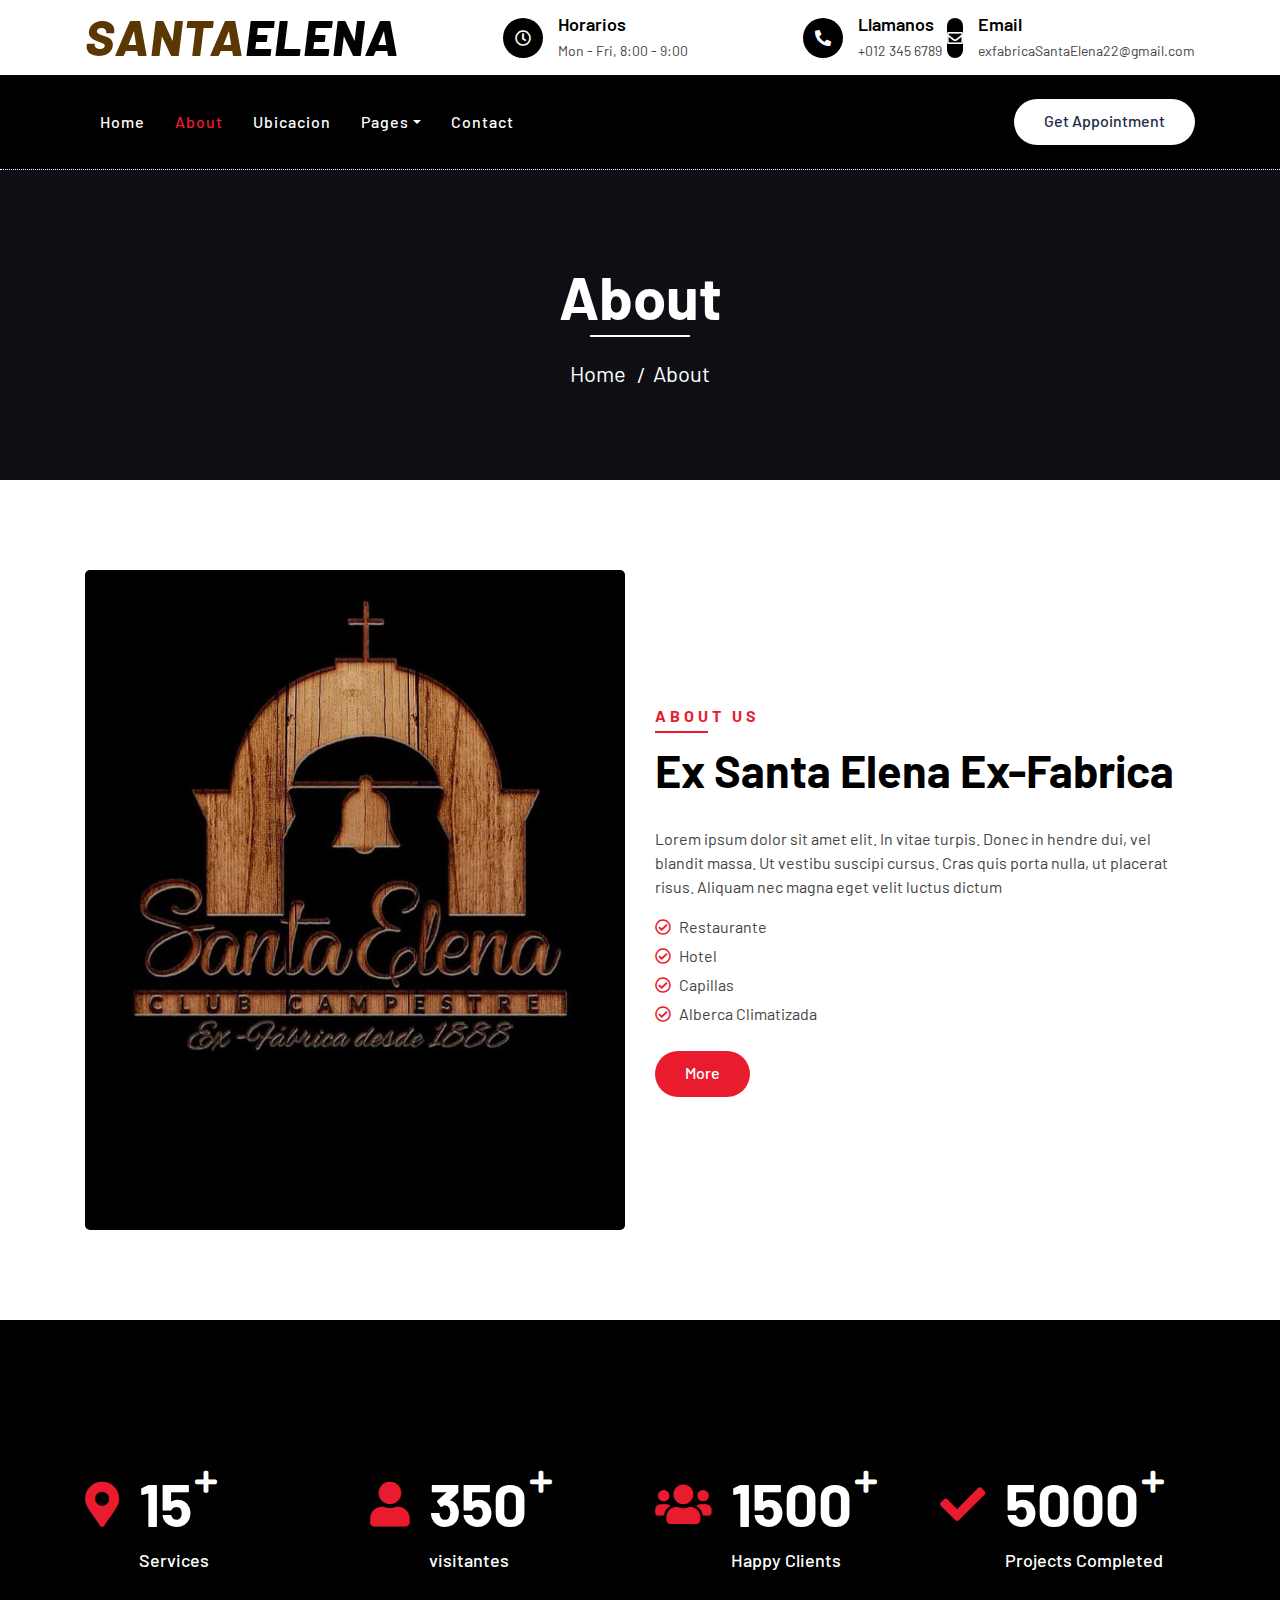
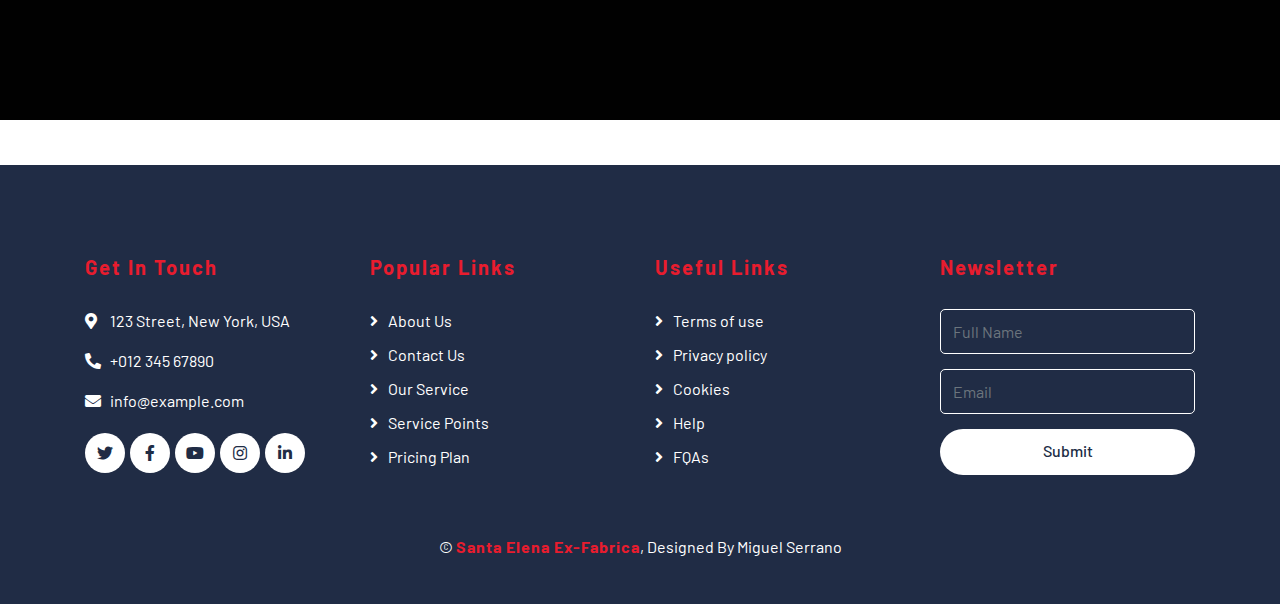
==== commit 881c4bb5: "un paso mas" ====
--- a/about.html
+++ b/about.html
@@ -91,15 +91,12 @@
                         <div class="navbar-nav mr-auto">
                             <a href="index.html" class="nav-item nav-link">Home</a>
                             <a href="about.html" class="nav-item nav-link active">About</a>
-                            <a href="service.html" class="nav-item nav-link">Service</a>
-                            <a href="location.html" class="nav-item nav-link">Washing Points</a>
+                            <a href="location.html" class="nav-item nav-link">Ubicacion</a>
                             <div class="nav-item dropdown">
                                 <a href="#" class="nav-link dropdown-toggle" data-toggle="dropdown">Pages</a>
                                 <div class="dropdown-menu">
                                     <a href="blog.html" class="dropdown-item">Blog Grid</a>
                                     <a href="single.html" class="dropdown-item">Detail Page</a>
-                                    <a href="team.html" class="dropdown-item">Team Member</a>
-                                    <a href="booking.html" class="dropdown-item">Schedule Booking</a>
                                 </div>
                             </div>
                             <a href="contact.html" class="nav-item nav-link">Contact</a>
@@ -119,7 +116,7 @@
             <div class="container">
                 <div class="row">
                     <div class="col-12">
-                        <h2>About Us</h2>
+                        <h2>About </h2>
                     </div>
                     <div class="col-12">
                         <a href="">Home</a>
@@ -143,19 +140,19 @@
                     <div class="col-lg-6">
                         <div class="section-header text-left">
                             <p>About Us</p>
-                            <h2>car washing and detailing</h2>
+                            <h2>Ex Santa Elena Ex-Fabrica</h2>
                         </div>
                         <div class="about-content">
                             <p>
                                 Lorem ipsum dolor sit amet elit. In vitae turpis. Donec in hendre dui, vel blandit massa. Ut vestibu suscipi cursus. Cras quis porta nulla, ut placerat risus. Aliquam nec magna eget velit luctus dictum
                             </p>
                             <ul>
-                                <li><i class="far fa-check-circle"></i>Seats washing</li>
-                                <li><i class="far fa-check-circle"></i>Vacuum cleaning</li>
-                                <li><i class="far fa-check-circle"></i>Interior wet cleaning</li>
-                                <li><i class="far fa-check-circle"></i>Window wiping</li>
+                                <li><i class="far fa-check-circle"></i>Restaurante</li>
+                                <li><i class="far fa-check-circle"></i>Hotel</li>
+                                <li><i class="far fa-check-circle"></i>Capillas</li>
+                                <li><i class="far fa-check-circle"></i>Alberca Climatizada</li>
                             </ul>
-                            <a class="btn btn-custom" href="">Learn More</a>
+                            <a class="btn btn-custom" href=""> More</a>
                         </div>
                     </div>
                 </div>
@@ -172,8 +169,8 @@
                         <div class="facts-item">
                             <i class="fa fa-map-marker-alt"></i>
                             <div class="facts-text">
-                                <h3 data-toggle="counter-up">25</h3>
-                                <p>Service Points</p>
+                                <h3 data-toggle="counter-up">15</h3>
+                                <p>Services</p>
                             </div>
                         </div>
                     </div>
@@ -182,7 +179,7 @@
                             <i class="fa fa-user"></i>
                             <div class="facts-text">
                                 <h3 data-toggle="counter-up">350</h3>
-                                <p>Engineers & Workers</p>
+                                <p>visitantes</p>
                             </div>
                         </div>
                     </div>
@@ -210,87 +207,7 @@
         <!-- Facts End -->
 
 
-        <!-- Team Start -->
-        <div class="team">
-            <div class="container">
-                <div class="section-header text-center">
-                    <p>Meet Our Team</p>
-                    <h2>Our Engineers & Workers</h2>
-                </div>
-                <div class="row">
-                    <div class="col-lg-3 col-md-6">
-                        <div class="team-item">
-                            <div class="team-img">
-                                <img src="img/team-1.jpg" alt="Team Image">
-                            </div>
-                            <div class="team-text">
-                                <h2>Donald John</h2>
-                                <p>Engineer</p>
-                                <div class="team-social">
-                                    <a href=""><i class="fab fa-twitter"></i></a>
-                                    <a href=""><i class="fab fa-facebook-f"></i></a>
-                                    <a href=""><i class="fab fa-linkedin-in"></i></a>
-                                    <a href=""><i class="fab fa-instagram"></i></a>
-                                </div>
-                            </div>
-                        </div>
-                    </div>
-                    <div class="col-lg-3 col-md-6">
-                        <div class="team-item">
-                            <div class="team-img">
-                                <img src="img/team-2.jpg" alt="Team Image">
-                            </div>
-                            <div class="team-text">
-                                <h2>Adam Phillips</h2>
-                                <p>Engineer</p>
-                                <div class="team-social">
-                                    <a href=""><i class="fab fa-twitter"></i></a>
-                                    <a href=""><i class="fab fa-facebook-f"></i></a>
-                                    <a href=""><i class="fab fa-linkedin-in"></i></a>
-                                    <a href=""><i class="fab fa-instagram"></i></a>
-                                </div>
-                            </div>
-                        </div>
-                    </div>
-                    <div class="col-lg-3 col-md-6">
-                        <div class="team-item">
-                            <div class="team-img">
-                                <img src="img/team-3.jpg" alt="Team Image">
-                            </div>
-                            <div class="team-text">
-                                <h2>Thomas Olsen</h2>
-                                <p>Worker</p>
-                                <div class="team-social">
-                                    <a href=""><i class="fab fa-twitter"></i></a>
-                                    <a href=""><i class="fab fa-facebook-f"></i></a>
-                                    <a href=""><i class="fab fa-linkedin-in"></i></a>
-                                    <a href=""><i class="fab fa-instagram"></i></a>
-                                </div>
-                            </div>
-                        </div>
-                    </div>
-                    <div class="col-lg-3 col-md-6">
-                        <div class="team-item">
-                            <div class="team-img">
-                                <img src="img/team-4.jpg" alt="Team Image">
-                            </div>
-                            <div class="team-text">
-                                <h2>James Alien</h2>
-                                <p>Worker</p>
-                                <div class="team-social">
-                                    <a href=""><i class="fab fa-twitter"></i></a>
-                                    <a href=""><i class="fab fa-facebook-f"></i></a>
-                                    <a href=""><i class="fab fa-linkedin-in"></i></a>
-                                    <a href=""><i class="fab fa-instagram"></i></a>
-                                </div>
-                            </div>
-                        </div>
-                    </div>
-                </div>
-            </div>
-        </div>
-        <!-- Team End -->
-
+        
 
         <!-- Footer Start -->
         <div class="footer">
--- a/css/style.css
+++ b/css/style.css
@@ -170,7 +170,7 @@
 }
 
 .top-bar .logo h1 span {
-    color: #202C45;
+    color: #020203;
 }
 
 .top-bar .logo img {
@@ -190,8 +190,8 @@
     display: flex;
     align-items: center;
     justify-content: center;
-    background: #202C45;
-    border-radius: 40px;
+    background: #000000;
+    border-radius: 40px;s
 }
 
 .top-bar .top-bar-icon i {
@@ -228,7 +228,7 @@
 /**********************************/
 .nav-bar {
     position: relative;
-    background: #202C45;
+    background: #000000;
 }
 
 .nav-bar.nav-sticky {
@@ -242,7 +242,7 @@
 
 .nav-bar .navbar {
     padding: 20px 0;
-    background: #202C45 !important;
+    background: #000000 !important;
     transition: .3s;
 }
 
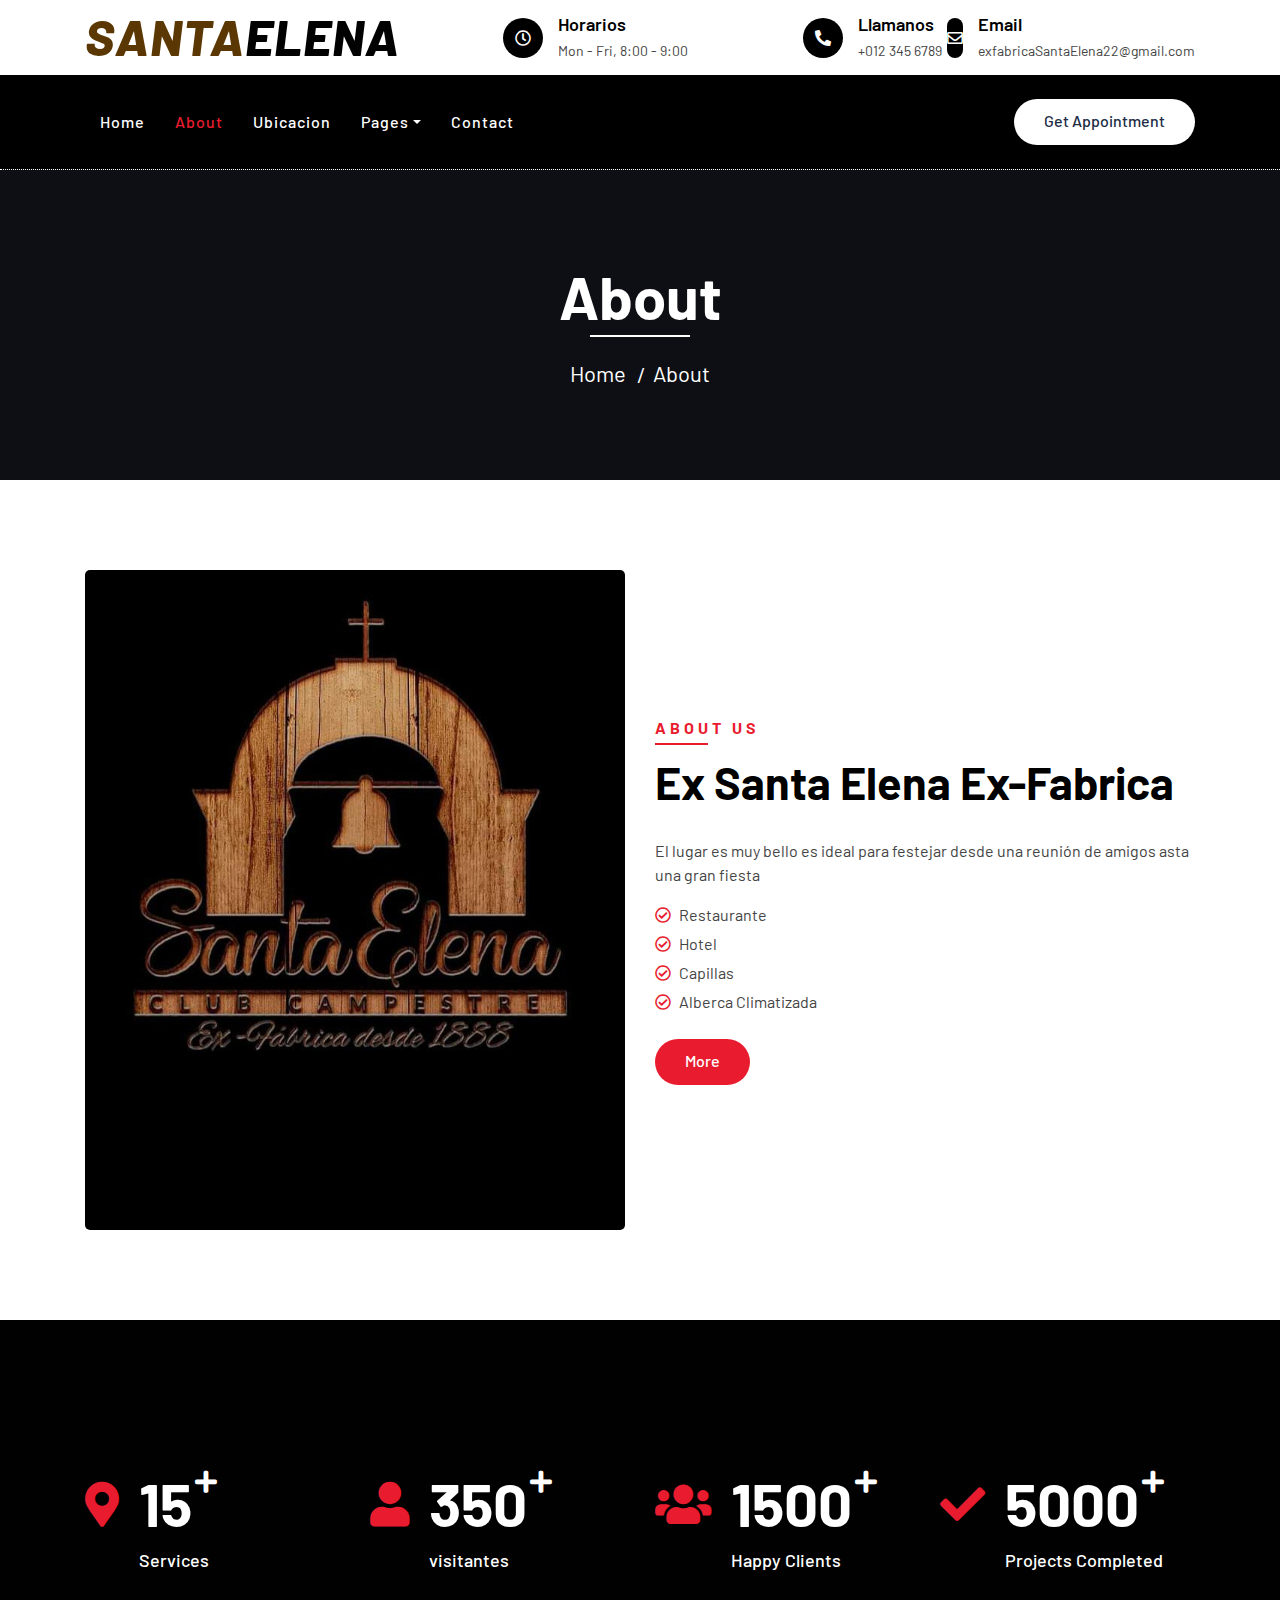
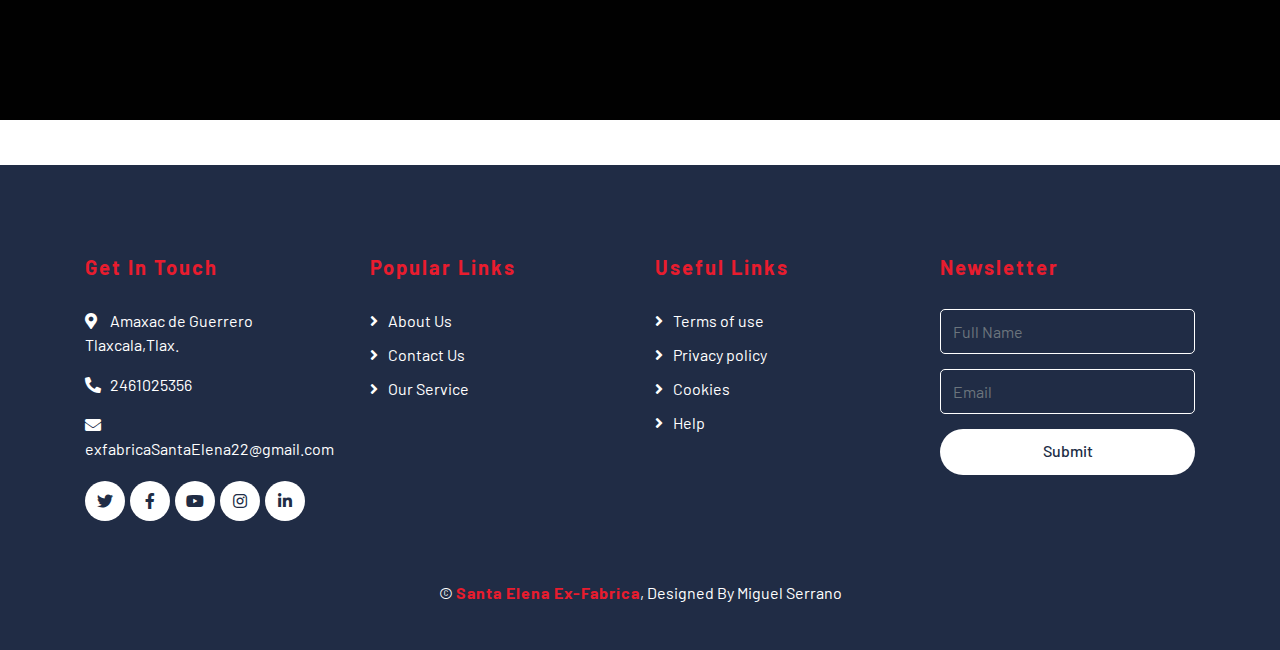
==== commit 61414dc8: "ya quedo" ====
--- a/about.html
+++ b/about.html
@@ -144,7 +144,7 @@
                         </div>
                         <div class="about-content">
                             <p>
-                                Lorem ipsum dolor sit amet elit. In vitae turpis. Donec in hendre dui, vel blandit massa. Ut vestibu suscipi cursus. Cras quis porta nulla, ut placerat risus. Aliquam nec magna eget velit luctus dictum
+                                El lugar es muy bello es ideal para festejar desde una  reunión de amigos asta una gran fiesta
                             </p>
                             <ul>
                                 <li><i class="far fa-check-circle"></i>Restaurante</li>
@@ -216,9 +216,9 @@
                     <div class="col-lg-3 col-md-6">
                         <div class="footer-contact">
                             <h2>Get In Touch</h2>
-                            <p><i class="fa fa-map-marker-alt"></i>123 Street, New York, USA</p>
-                            <p><i class="fa fa-phone-alt"></i>+012 345 67890</p>
-                            <p><i class="fa fa-envelope"></i>info@example.com</p>
+                            <p><i class="fa fa-map-marker-alt"></i>Amaxac de Guerrero Tlaxcala,Tlax.</p>
+                            <p><i class="fa fa-phone-alt"></i>2461025356</p>
+                            <p><i class="fa fa-envelope"></i>exfabricaSantaElena22@gmail.com</p>
                             <div class="footer-social">
                                 <a class="btn" href=""><i class="fab fa-twitter"></i></a>
                                 <a class="btn" href=""><i class="fab fa-facebook-f"></i></a>
@@ -234,8 +234,6 @@
                             <a href="">About Us</a>
                             <a href="">Contact Us</a>
                             <a href="">Our Service</a>
-                            <a href="">Service Points</a>
-                            <a href="">Pricing Plan</a>
                         </div>
                     </div>
                     <div class="col-lg-3 col-md-6">
@@ -245,7 +243,6 @@
                             <a href="">Privacy policy</a>
                             <a href="">Cookies</a>
                             <a href="">Help</a>
-                            <a href="">FQAs</a>
                         </div>
                     </div>
                     <div class="col-lg-3 col-md-6">
@@ -284,7 +281,7 @@
         
         <!-- Contact Javascript File -->
         <script src="mail/jqBootstrapValidation.min.js"></script>
-        <script src="mail/contact.js"></script>
+        <script src="mail/contact.php"></script>
 
         <!-- Template Javascript -->
         <script src="js/main.js"></script>
